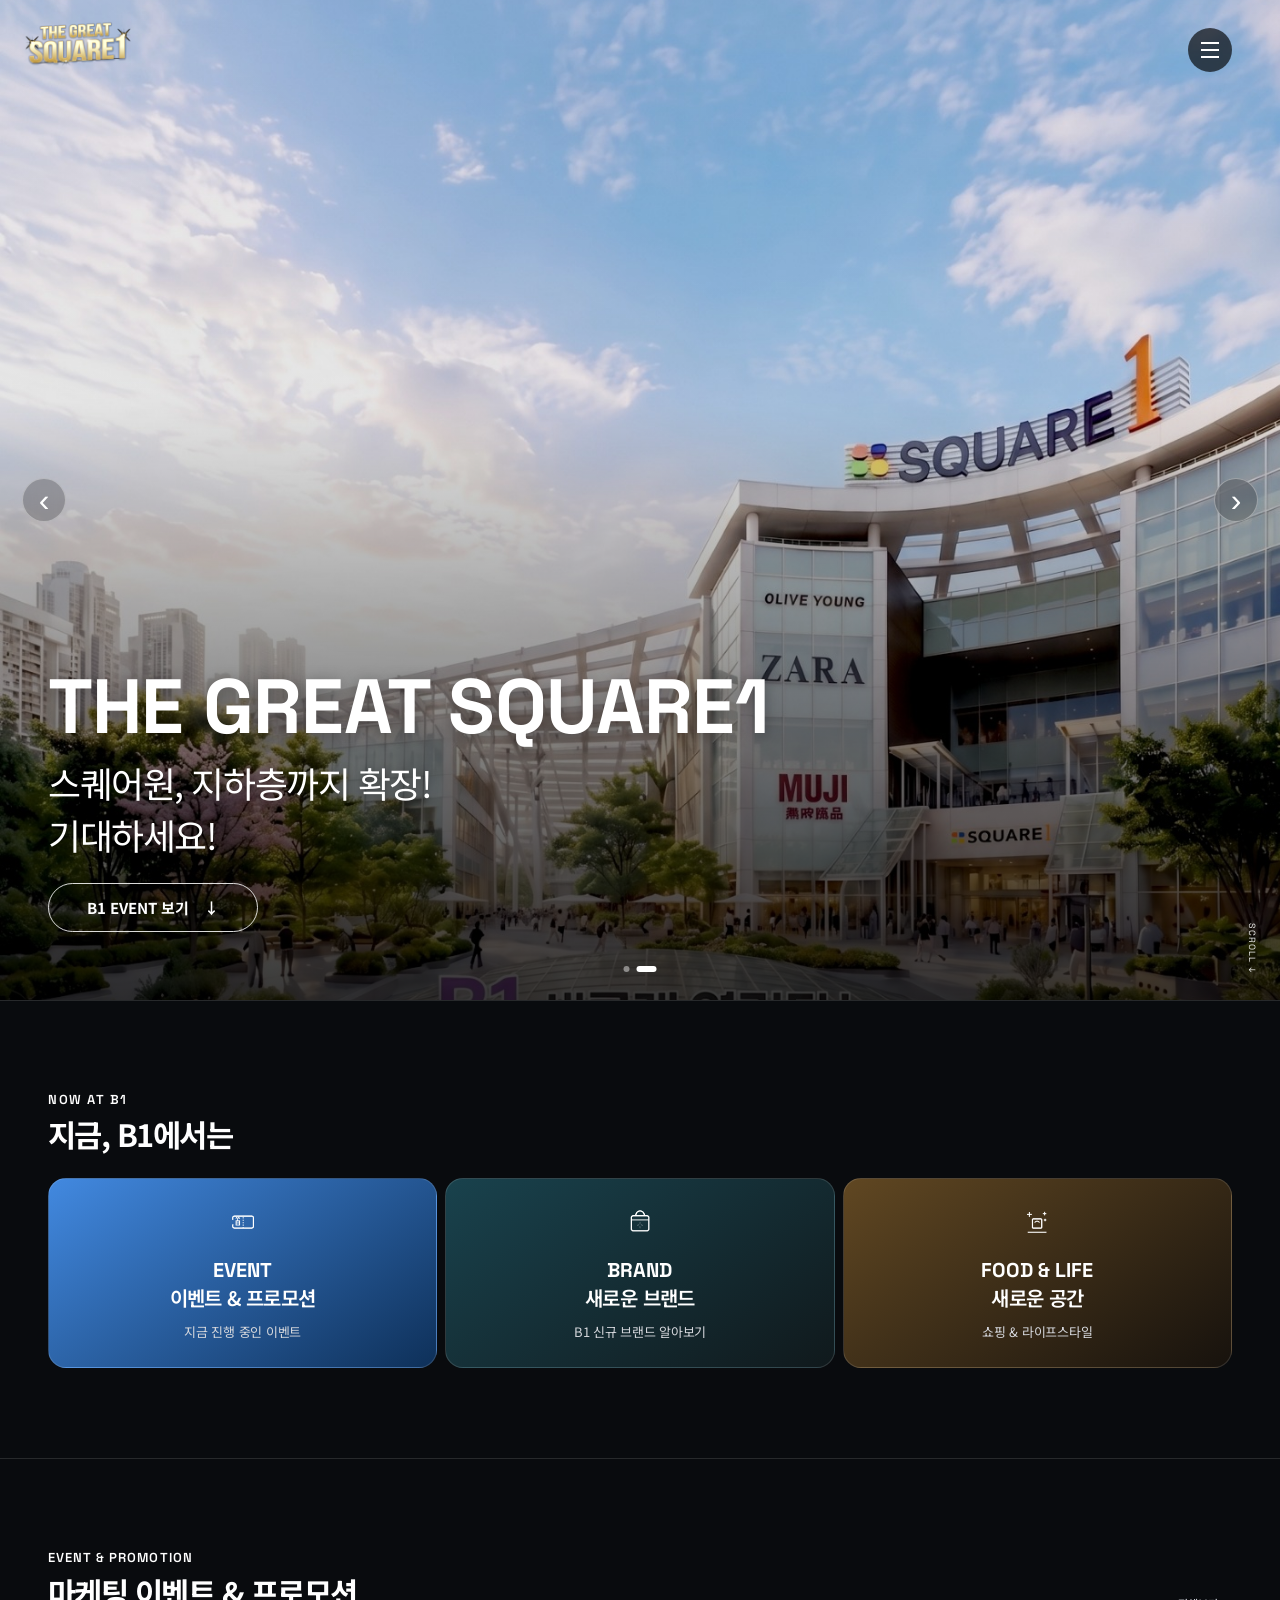
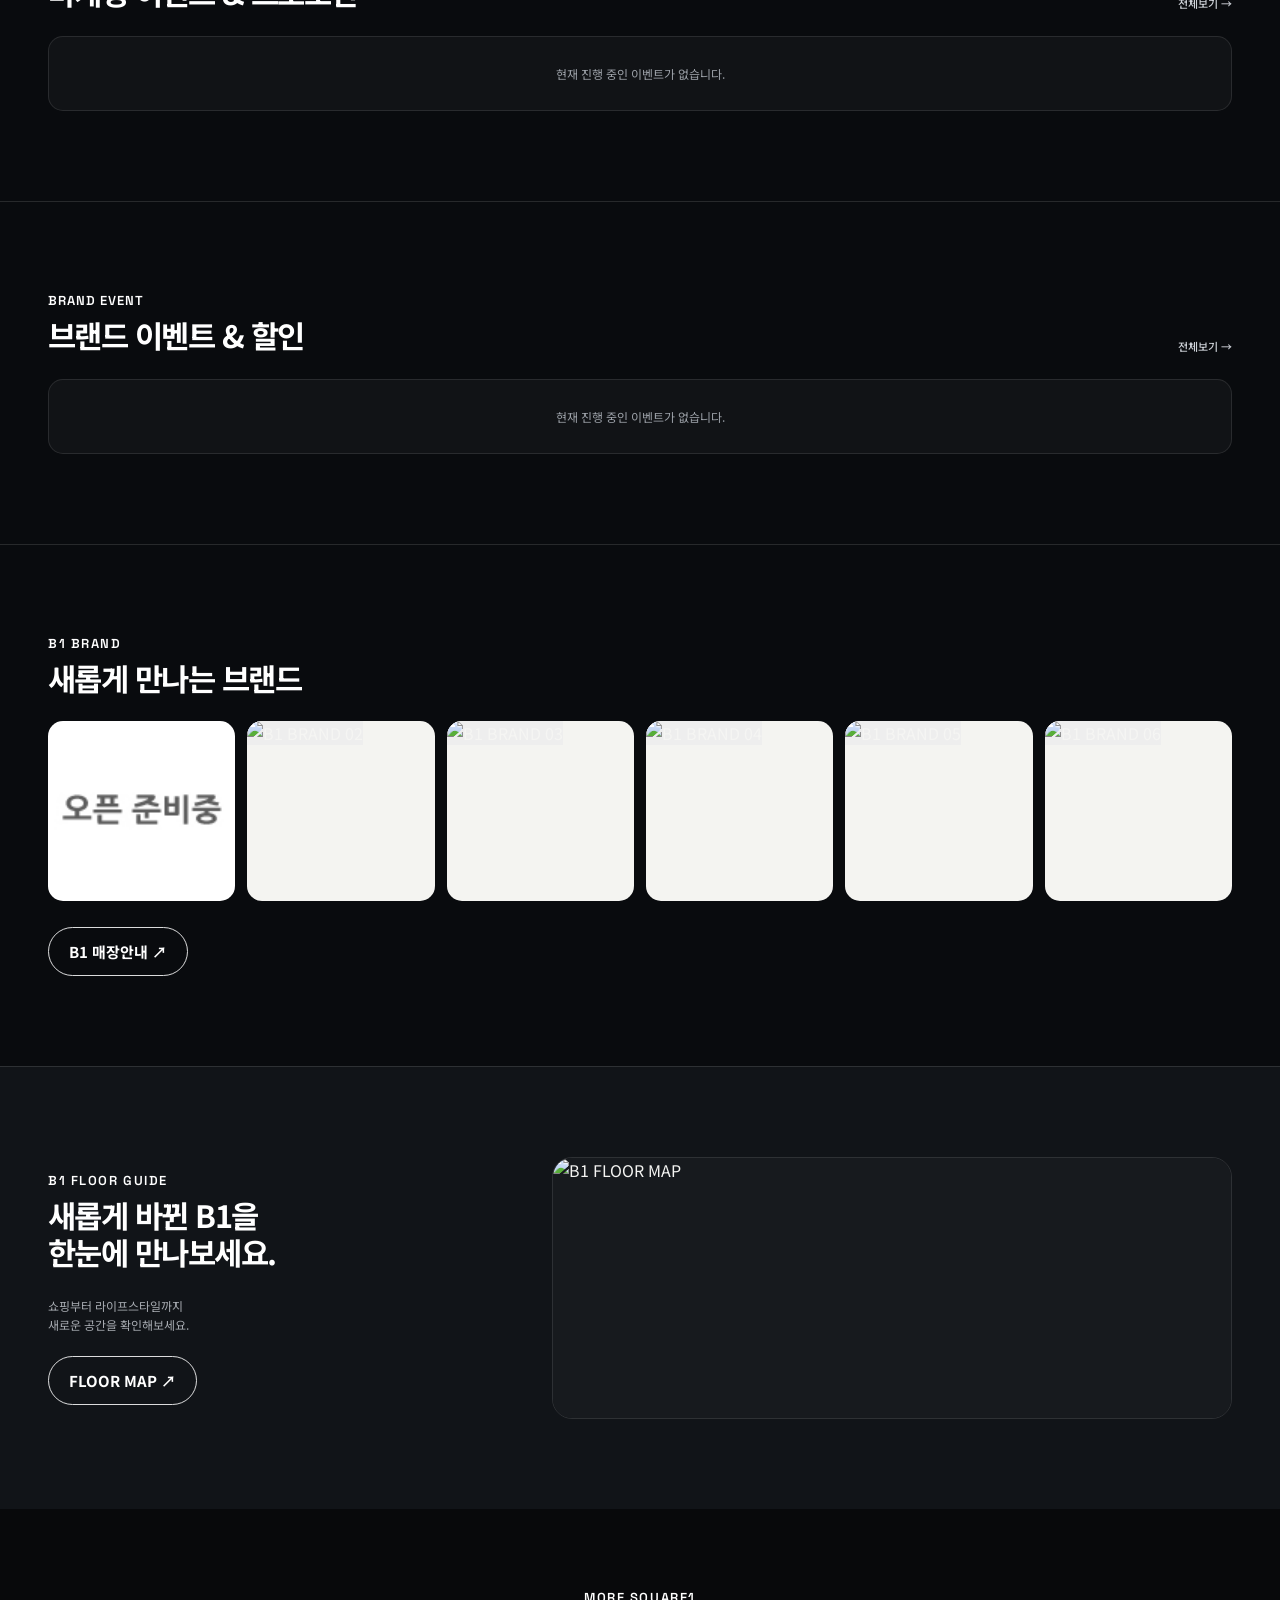
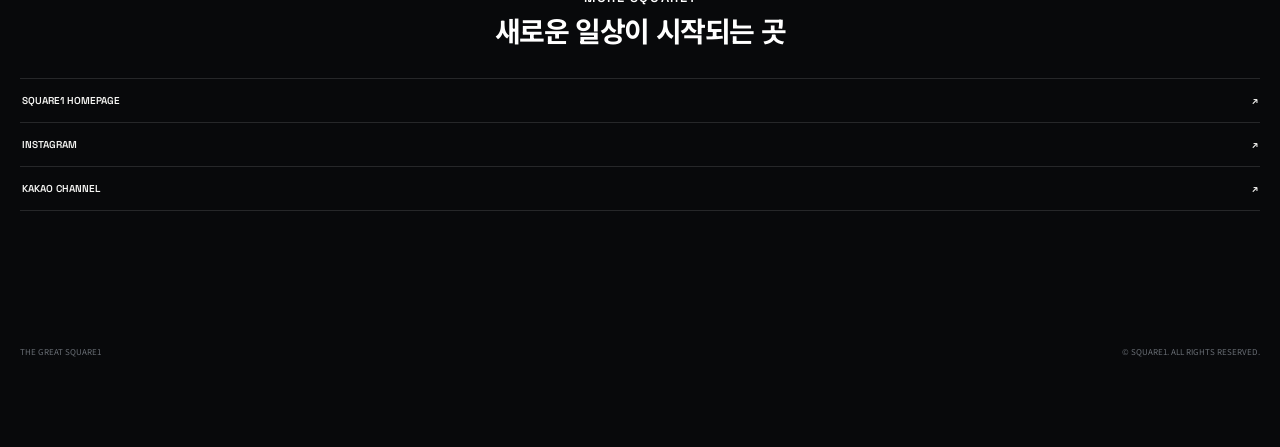
==== index.html @ 2a0ff60d "Add files via upload" ====
<!DOCTYPE html>
<html lang="ko">
<head>
<meta charset="UTF-8">
<meta name="viewport" content="width=device-width, initial-scale=1.0">
<title>THE GREAT SQUARE1 | B1</title>
<link rel="stylesheet" href="style.css">
</head>
<body>
<header class="topbar">
  <a class="mini-logo top-great-logo" href="#top"><img src="images/logo.png" alt="THE GREAT SQUARE1"></a>
  <button class="menu-btn" aria-label="메뉴"><i></i><i></i><i></i></button>
</header>

<main id="top">
<section class="hero" id="hero">
  <div class="hero-slider" id="hero-slider" aria-label="THE GREAT SQUARE1 메인 배너"></div>
  <div class="hero-overlay"></div>
  <div class="hero-content">
    <h1 class="great-title">THE GREAT SQUARE1</h1>
    <p class="main-copy">스퀘어원, 지하층까지 확장!<br>기대하세요!</p>
    <a class="primary-btn" href="#events">B1 EVENT 보기 <span>↓</span></a>
  </div>
  <button class="hero-arrow hero-prev" type="button" aria-label="이전 배너">‹</button>
  <button class="hero-arrow hero-next" type="button" aria-label="다음 배너">›</button>
  <div class="hero-dots" id="hero-dots" aria-label="배너 선택"></div>
  <div class="scroll-indicator">SCROLL ↓</div>
</section>

<section class="section">
  <p class="eyebrow">NOW AT B1</p>
  <h2>지금, B1에서는</h2>
  <div class="category-grid">
    <a class="category-card event-bg" href="#events"><b class="category-icon"><img src="images/icon-event.png" alt=""></b><strong>EVENT</strong><span>이벤트 & 프로모션</span><small>지금 진행 중인 이벤트</small></a>
    <a class="category-card brand-bg" href="#brands"><b class="category-icon"><img src="images/icon-brand.png" alt=""></b><strong>BRAND</strong><span>새로운 브랜드</span><small>B1 신규 브랜드 알아보기</small></a>
    <a class="category-card life-bg" href="#floor"><b class="category-icon"><img src="images/icon-life.png" alt=""></b><strong>FOOD & LIFE</strong><span>새로운 공간</span><small>쇼핑 & 라이프스타일</small></a>
  </div>
</section>

<section class="section event-section" id="events">
  <div class="heading-row event-heading-row"><div><p class="eyebrow event-heading-eyebrow">EVENT & PROMOTION</p><h2 class="event-heading-title">마케팅 이벤트 & 프로모션</h2></div><a class="event-all-link" href="events-marketing.html">전체보기 →</a></div>
  <div class="event-list" id="event-list-marketing"></div>
</section>

<section class="section event-section" id="brand-events">
  <div class="heading-row event-heading-row"><div><p class="eyebrow event-heading-eyebrow">BRAND EVENT</p><h2 class="event-heading-title">브랜드 이벤트 & 할인</h2></div><a class="event-all-link" href="events-brand.html">전체보기 →</a></div>
  <div class="event-list" id="event-list-brand"></div>
</section>

<section class="section" id="brands">
  <div class="heading-row brand-heading-row">
    <div><p class="eyebrow">B1 BRAND</p><h2>새롭게 만나는 브랜드</h2></div>
    <div class="brand-arrows" id="brand-arrows">
      <button type="button" class="brand-arrow brand-prev" aria-label="이전 브랜드">‹</button>
      <button type="button" class="brand-arrow brand-next" aria-label="다음 브랜드">›</button>
    </div>
  </div>
  <div class="brand-viewport" id="brand-viewport">
    <div class="brand-scroller" id="brand-scroller"></div>
  </div>
  <a class="outline-btn brand-floor-btn" href="https://www.square1.co.kr/store/floor.php?Category=B1" target="_blank" rel="noopener noreferrer">B1 매장안내 ↗</a>
</section>

<section class="section floor-section" id="floor">
  <div><p class="eyebrow">B1 FLOOR GUIDE</p><h2>새롭게 바뀐 B1을<br>한눈에 만나보세요.</h2><p class="desc">쇼핑부터 라이프스타일까지<br>새로운 공간을 확인해보세요.</p><a class="outline-btn" href="https://www.square1.co.kr/store/floor.php?Category=B1" target="_blank" rel="noopener noreferrer">
  FLOOR MAP ↗
</a></div>
  <div class="floor-map" id="floor-map"><img src="images/floor-map.jpg" alt="B1 FLOOR MAP"></div>
</section>

<section class="closing">
  <p class="eyebrow">MORE SQUARE1</p><h2>새로운 일상이 시작되는 곳</h2>
  <div class="closing-links" id="quick-links"><a data-quick-link="homepage" href="#" target="_blank" rel="noopener noreferrer">SQUARE1 HOMEPAGE <span>↗</span></a><a data-quick-link="instagram" href="#" target="_blank" rel="noopener noreferrer">INSTAGRAM <span>↗</span></a><a data-quick-link="kakao" href="#" target="_blank" rel="noopener noreferrer">KAKAO CHANNEL <span>↗</span></a></div>
</section>
</main>

<footer>THE GREAT SQUARE1 <span>© SQUARE1. ALL RIGHTS RESERVED.</span></footer>
<nav class="mobile-nav"><a class="active" href="#top"><span>⌂</span>HOME</a><a href="#events"><span>✦</span>EVENT</a><a href="#brands"><span>◫</span>BRAND</a><a href="#floor"><span>⌖</span>FLOOR</a><a href="#top"><span>•••</span>MORE</a></nav>
<script src="events.js"></script>
</body>
</html>
---- style.css ----
@import url('https://fonts.googleapis.com/css2?family=Noto+Sans+KR:wght@400;500;600;700;800&family=Space+Grotesk:wght@400;500;600;700&display=swap');

/* =========================================================
   ⭐ 초보자용 수정 영역 — 여기 숫자/색상만 바꾸면 돼요!
   ========================================================= */
/* ⭐⭐⭐ 초보자용 수정 영역 — 이 부분만 수정하세요 ⭐⭐⭐ */
:root{
  /* ⭐ HERO 메인 이미지 — PC / 모바일을 각각 조절 */
  --pc-height:1000px;
  --pc-x:50%;
  --pc-y:60%;

  --mobile-height:760px;
  --mobile-x:50%;
  --mobile-y:50%;

/* THE GREAT SQUARE1 */
  --great-title-weight:700;
  --great-title-size:clamp(48px,6vw,90px);
  --great-title-line-height:.85;
  --great-title-spacing:-0.01em;
  --great-title-color:#ffffff;
  --great-title-font:"Space Grotesk";
  --great-title-left:0px;
  --great-title-top:0px;

  /* 스퀘어원, 지하층까지 확장! + 기대하세요! */
  --main-copy-weight:400;
  --main-copy-size:clamp(22px,2.8vw,40px);
  --main-copy-spacing:-0.04em;
  --main-copy-color:#ffffff;
  --main-copy-font:"Noto Sans KR";
  --main-copy-left:0px;
  --main-copy-top:0px;

/* ⭐ HERO B1 EVENT 보기 버튼 */
  --hero-btn-size:clamp(12px,1.2vw,15px);
  --hero-btn-font:"Noto Sans KR";
  --hero-btn-spacing:0em;
  --hero-btn-color:#ffffff;
  --hero-btn-arrow-size:clamp(12px,1.2vw,15px);
  --hero-btn-width:clamp(150px,18vw,210px);
  --hero-btn-padding-y:clamp(10px,1.2vw,13px);
  --hero-btn-padding-x:clamp(16px,1.8vw,20px);
  --hero-btn-gap:clamp(8px,1.2vw,15px);
  --hero-btn-left:0px;
  --hero-btn-top:0px;

  /* ⭐ NOW AT B1 / 지금, B1에서는 */
  --now-eyebrow-size:clamp(12px,1.1vw,13px);
  --now-eyebrow-font:"Space Grotesk";
  --now-eyebrow-spacing:0.12em;
  --now-eyebrow-color:#ffffff;

  --now-title-size:clamp(26px,2.4vw,36px);
  --now-title-font:"Noto Sans KR";
  --now-title-spacing:-0.05em;
  --now-title-color:#ffffff;

  /* ⭐ 카테고리 카드 공통 */
  --category-icon-size:clamp(28px,3vw,34px);      /* 픽토그램 크기 */
  --category-icon-top:10px;       /* 아이콘 상하 위치 */

  /* 카드의 영어 제목: EVENT / BRAND / FOOD & LIFE */
  --category-name-size:clamp(15px,1.8vw,20px);
  --category-name-font:"Space Grotesk";
  --category-name-spacing:0em;
  --category-name-color:#ffffff;
  --category-name-top:-5px;

  /* 카드의 한글 제목: 이벤트 & 프로모션 / 새로운 브랜드 / 새로운 공간 */
  --category-sub-size:clamp(15px,1.8vw,20px);
  --category-sub-font:"Noto Sans KR";
  --category-sub-spacing:-0.03em;
  --category-sub-color:#ffffff;
  --category-sub-top:-5px;

  /* 카드의 설명: 지금 진행 중인 이벤트 / B1 신규 브랜드 알아보기 / 쇼핑 & 라이프스타일 */
  --category-desc-size:clamp(11px,1.2vw,13px);
  --category-desc-font:"Noto Sans KR";
  --category-desc-spacing:-0.02em;
  --category-desc-color:#d5d7dc;
  --category-desc-top:0px;

  /* ⭐ 카드 글씨 전체를 위/아래로 이동 */
  --category-content-top:-10px;

  /* 카테고리 카드 배경색 - 여기의 색상 코드만 바꾸면 됩니다 */
  --event-bg-1:#4289e0;
  --event-bg-2:#0e3059;
  --brand-bg-1:#19424d;
  --brand-bg-2:#10191c;
  --life-bg-1:#604722;
  --life-bg-2:#17120d;


  /* =========================================================
     ⭐ B1 FLOOR GUIDE 수정 영역
     ========================================================= */

  /* FLOOR GUIDE 설명 글씨 */
  --floor-desc-size:clamp(11px,1.1vw,12px);
  --floor-desc-line-height:1.6;

  /* FLOOR MAP 버튼 글씨 */
  --floor-btn-size:clamp(12px,1.2vw,15px);

  /* ========================================================= */

  /* =========================================================
     ⭐ EVENT & PROMOTION 섹션 수정 영역
     ========================================================= */

  /* 섹션 전체 */
  --event-section-padding-top:90px;
  --event-section-padding-bottom:90px;

  /* 상단 작은 영문: EVENT & PROMOTION */
  --event-heading-eyebrow-size:clamp(12px,1.1vw,13px);
  --event-heading-eyebrow-font:"Space Grotesk";
  --event-heading-eyebrow-weight:600;
  --event-heading-eyebrow-spacing:0.08em;
  --event-heading-eyebrow-color:#ffffff;
  --event-heading-eyebrow-left:0px;
  --event-heading-eyebrow-top:0px;

  /* 큰 한글 제목: 지금 진행 중인 이벤트 */
  --event-heading-title-size:clamp(24px,2.5vw,32px);
  --event-heading-title-font:"Noto Sans KR";
  --event-heading-title-weight:700;
  --event-heading-title-spacing:-0.05em;
  --event-heading-title-color:#ffffff;
  --event-heading-title-left:0px;
  --event-heading-title-top:0px;

  /* 오른쪽 전체보기 */
  --event-all-size:clamp(10px,1vw,11px);
  --event-all-font:"Noto Sans KR";
  --event-all-weight:500;
  --event-all-spacing:0em;
  --event-all-color:#cfd3d9;
  --event-all-left:0px;
  --event-all-top:0px;

  /* 카드 박스 */
  --event-card-radius:15px;
  --event-card-gap:9px;

  /* ===== ⭐ EVENT 카드 썸네일 이미지 ===== */
  --event-thumb-height:388px;
  --event-thumb-fit:cover;
  --event-thumb-x:50%;
  --event-thumb-y:50%;
  --event-thumb-scale:1;
  --event-thumb-radius:15px;
  --event-card-bg:#f2f2ef;
  --event-card-border-width:0px;
  --event-card-border-color:transparent;

  /* 카드 이미지 영역 */
  --event-image-width:40%;
  --event-image-height:300px;
  --event-image-position-x:50%;
  --event-image-position-y:50%;
  --event-image-scale:1;
  --event-image-bg:#333333;

  /* 카드 텍스트 영역 */
  --event-text-padding-top:18px;
  --event-text-padding-right:18px;
  --event-text-padding-bottom:18px;
  --event-text-padding-left:18px;
  --event-text-left:0px;
  --event-text-top:0px;

  /* 카드 작은 분류: EVENT / OPEN EVENT / SPECIAL EVENT */
  --event-card-label-size:clamp(9px,1vw,11px);
  --event-card-label-font:"Space Grotesk";
  --event-card-label-weight:700;
  --event-card-label-spacing:0em;
  --event-card-label-color:#8066a9;
  --event-card-label-left:0px;
  --event-card-label-top:0px;

  /* 카드 제목 */
  --event-card-title-size:clamp(16px,1.5vw,20px);
  --event-card-title-font:"Noto Sans KR";
  --event-card-title-weight:700;
  --event-card-title-spacing:-0.04em;
  --event-card-title-color:#15171a;
  --event-card-title-left:0px;
  --event-card-title-top:0px;

  /* 카드 날짜 */
  --event-card-date-size:clamp(10px,1.1vw,12px);
  --event-card-date-font:"Noto Sans KR";
  --event-card-date-weight:400;
  --event-card-date-spacing:-0.02em;
  --event-card-date-color:#73777c;
  --event-card-date-left:0px;
  --event-card-date-top:0px;

  /* 카드 오른쪽 화살표 */
  --event-card-arrow-size:14px;
  --event-card-arrow-bg:#111111;
  --event-card-arrow-color:#ffffff;
  --event-card-arrow-left:0px;
  --event-card-arrow-top:0px;
  /* size = 원형 버튼 크기 / bg = 원형 배경 / color = 화살표 색상 / left·top = 위치 미세조정 */

  /* 카드 전체 위치 */
  --event-cards-left:0px;
  --event-cards-top:0px;

  /* ========================================================= */

  /* THE GREAT SQUARE1 로고 */
  --great-logo-width:120px;
  --logo-left:-30px;
  --logo-top:-15px;
}

/* ========================================================= */

*{box-sizing:border-box}
html{scroll-behavior:smooth}
body{margin:0;background:#090b0e;color:#f5f5f3;font-family:"Noto Sans KR",sans-serif}
a{color:inherit;text-decoration:none}

.topbar{position:absolute;z-index:5;top:0;left:0;right:0;padding:20px 22px;display:flex;justify-content:space-between;align-items:flex-start}
.top-great-logo{display:block;width:min(34vw,var(--great-logo-width));transform:translate(var(--logo-left),var(--logo-top))}
.top-great-logo img{display:block;width:100%;height:auto}
.mini-logo{font:700 18px/1 "Space Grotesk";letter-spacing:-.06em}.mini-logo span{display:block;font-size:7px;letter-spacing:.12em;margin-top:4px}
.menu-btn{width:44px;height:44px;border:0;border-radius:50%;background:rgba(0,0,0,.65);display:grid;place-content:center;gap:5px}.menu-btn i{width:18px;height:2px;background:#fff;display:block}

.hero{height:var(--pc-height);position:relative;display:flex;align-items:flex-end;overflow:hidden}
.hero-image{position:absolute;inset:0;background-image:url("images/main-pc.jpg");background-size:cover;background-position:var(--pc-x) var(--pc-y)}
.hero-overlay{position:absolute;inset:0;background:linear-gradient(180deg,rgba(0,0,0,.08) 0%,rgba(0,0,0,.10) 40%,rgba(0,0,0,.78) 100%)}
.hero-content{position:relative;z-index:2;padding:0 24px 68px;width:100%}
.great-title{
  margin:0;
  transform:translate(var(--great-title-left),var(--great-title-top));
  font-family:var(--great-title-font);
    font-size:var(--great-title-size);
    font-weight:var(--great-title-weight);
    line-height:var(--great-title-line-height);
  letter-spacing:var(--great-title-spacing);
  color:var(--great-title-color);
  text-shadow:0 3px 16px rgba(0,0,0,.35);
}
.main-copy{
  margin:18px 0 22px;
  transform:translate(var(--main-copy-left),var(--main-copy-top));
  font-family:var(--main-copy-font);
    font-size:var(--main-copy-size);
    font-weight:var(--main-copy-weight);
    line-height:1.45;
  letter-spacing:var(--main-copy-spacing);
  color:var(--main-copy-color);
  text-shadow:0 2px 10px rgba(0,0,0,.4);
}
.primary-btn,.outline-btn{display:inline-flex;align-items:center;gap:var(--hero-btn-gap);border:1px solid rgba(255,255,255,.85);border-radius:999px;padding:var(--hero-btn-padding-y) var(--hero-btn-padding-x);font-size:var(--hero-btn-size);font-family:var(--hero-btn-font);font-weight:700;letter-spacing:var(--hero-btn-spacing);color:var(--hero-btn-color);transform:translate(var(--hero-btn-left),var(--hero-btn-top))}
.primary-btn{min-width:var(--hero-btn-width);justify-content:center}
.primary-btn span{font-size:var(--hero-btn-arrow-size);line-height:1}
.scroll-indicator{position:absolute;right:22px;bottom:26px;z-index:3;writing-mode:vertical-rl;font:9px "Space Grotesk";letter-spacing:.12em}

.section{padding:64px 20px;border-top:1px solid rgba(255,255,255,.12)}.eyebrow{margin:0 0 8px;font:600 var(--now-eyebrow-size) var(--now-eyebrow-font);letter-spacing:var(--now-eyebrow-spacing);color:var(--now-eyebrow-color)}.section h2,.closing h2{margin:0 0 25px;font-size:var(--now-title-size);font-family:var(--now-title-font);line-height:1.2;letter-spacing:var(--now-title-spacing);color:var(--now-title-color)}
 .category-grid{display:grid;grid-template-columns:repeat(3,1fr);gap:8px}
.category-card{min-height:190px;border:1px solid rgba(255,255,255,.13);border-radius:18px;padding:16px 8px;display:flex;flex-direction:column;justify-content:flex-end;text-align:center;overflow:hidden}
.category-card b.category-icon{
  font-size:0;
  color:inherit;
  margin-bottom:auto;
  transform:translateY(var(--category-icon-top));
  display:flex;
  align-items:flex-start;
  justify-content:center;
}
.category-card b.category-icon img{
  display:block;
  width:var(--category-icon-size);
  height:var(--category-icon-size);
  object-fit:contain;
  filter:none;
}
.category-card strong{
  transform:translateY(calc(var(--category-content-top) + var(--category-name-top)));
  font:700 var(--category-name-size) var(--category-name-font);
  letter-spacing:var(--category-name-spacing);
  color:var(--category-name-color);
}
.category-card span{
  transform:translateY(calc(var(--category-content-top) + var(--category-sub-top)));
  font:600 var(--category-sub-size) var(--category-sub-font);
  letter-spacing:var(--category-sub-spacing);
  color:var(--category-sub-color);
}
.category-card small{
  margin-top:6px;
  transform:translateY(calc(var(--category-content-top) + var(--category-desc-top)));
  color:var(--category-desc-color);
  font:400 var(--category-desc-size)/1.4 var(--category-desc-font);
  letter-spacing:var(--category-desc-spacing)
}
.event-bg{background:linear-gradient(145deg,var(--event-bg-1),var(--event-bg-2))}
.brand-bg{background:linear-gradient(145deg,var(--brand-bg-1),var(--brand-bg-2))}
.life-bg{background:linear-gradient(145deg,var(--life-bg-1),var(--life-bg-2))}

.heading-row{display:flex;justify-content:space-between;align-items:end;margin-bottom:25px}.heading-row h2{margin:0}.heading-row>a{font-size:11px;color:#cfd3d9}
.event-list{display:grid;gap:var(--event-card-gap)}.event-card{display:grid;grid-template-columns:40% 1fr auto;min-height:112px;background:var(--event-card-bg);color:#15171a;border-radius:var(--event-card-radius);overflow:hidden;align-items:center}.event-card img{width:100%;height:100%;min-height:112px;object-fit:var(--event-thumb-fit);object-position:var(--event-thumb-x) var(--event-thumb-y);background:var(--event-image-bg)}.event-card-text{padding:var(--event-text-padding-top) var(--event-text-padding-right) var(--event-text-padding-bottom) var(--event-text-padding-left);transform:translate(var(--event-text-left),var(--event-text-top))}.event-card-text small{color:var(--event-card-label-color);font-family:var(--event-card-label-font);font-size:var(--event-card-label-size);font-weight:var(--event-card-label-weight);letter-spacing:var(--event-card-label-spacing);display:block;transform:translate(var(--event-card-label-left),var(--event-card-label-top))}.event-card-text h3{font-size:var(--event-card-title-size);line-height:1.3;margin:4px 0;color:var(--event-card-title-color);font-family:var(--event-card-title-font);font-weight:var(--event-card-title-weight);letter-spacing:var(--event-card-title-spacing);transform:translate(var(--event-card-title-left),var(--event-card-title-top))}.event-card-text p{margin:0;color:var(--event-card-date-color);font-family:var(--event-card-date-font);font-size:var(--event-card-date-size);font-weight:var(--event-card-date-weight);letter-spacing:var(--event-card-date-spacing);transform:translate(var(--event-card-date-left),var(--event-card-date-top))}.event-card>b{margin-right:10px;width:var(--event-card-arrow-size);height:var(--event-card-arrow-size);border-radius:50%;background:var(--event-card-arrow-bg);color:var(--event-card-arrow-color);display:grid;place-items:center;font-size:calc(var(--event-card-arrow-size) * .48);line-height:1}
.brand-scroller{display:flex;gap:9px;overflow-x:auto;scrollbar-width:none;margin-right:-20px;padding-right:20px}.brand-scroller::-webkit-scrollbar{display:none}.brand-card{min-width:140px;height:125px;border-radius:15px;background:#f4f4f1;overflow:hidden}.brand-card img{width:100%;height:100%;object-fit:cover;background:#eee}
.floor-section{background:#111418}.floor-section .desc{color:#a7abb1;font-size:var(--floor-desc-size);line-height:var(--floor-desc-line-height);margin:0 0 22px}.floor-section .outline-btn{font-size:var(--floor-btn-size)}.floor-map{margin-top:28px;border-radius:20px;overflow:hidden;border:1px solid rgba(255,255,255,.12);min-height:260px}.floor-map img{display:block;width:100%;height:100%;min-height:260px;object-fit:cover;background:#171a1e}
.closing{padding:80px 20px 110px;text-align:center;background:#08090b}.closing h2{font-size:28px;margin-bottom:30px}.closing-links{display:grid;text-align:left}.closing-links a{display:flex;justify-content:space-between;padding:15px 2px;border-top:1px solid rgba(255,255,255,.12);font:600 10px "Space Grotesk"}.closing-links a:last-child{border-bottom:1px solid rgba(255,255,255,.12)}
footer{padding:25px 20px 90px;color:#686d74;background:#08090b;font-size:8px;display:flex;justify-content:space-between}.mobile-nav{position:fixed;z-index:20;bottom:0;left:0;right:0;height:64px;background:rgba(8,9,11,.95);backdrop-filter:blur(18px);border-top:1px solid rgba(255,255,255,.12);display:grid;grid-template-columns:repeat(5,1fr)}.mobile-nav a{display:flex;flex-direction:column;align-items:center;justify-content:center;gap:3px;color:#8d9299;font:600 7px "Space Grotesk"}.mobile-nav a span{font-size:16px}.mobile-nav a.active{color:#fff}

@media(min-width:768px){
  .hero{height:var(--pc-height)}.hero-image{background-position:var(--pc-x) var(--pc-y);background-size:cover}.hero-content{padding-left:48px}.topbar{padding:28px 48px}.top-great-logo{width:min(26vw,var(--great-logo-width))}.section{padding:90px 48px}.section h2{font-size:var(--now-title-size)}.event-list{grid-template-columns:repeat(3,1fr)}.event-card{display:block}.event-card img{width:100%;height:var(--event-image-height);min-height:0}.event-card>b{display:grid}.brand-card{min-width:220px;height:180px}.floor-section{display:grid;grid-template-columns:.8fr 1.2fr;gap:50px;align-items:center}.floor-map{margin-top:0}.mobile-nav{display:none}
}


@media (max-width:899px){.hero{height:var(--hero-mobile-height)}.hero-image{background-image:url("images/main-mobile.jpg");background-position:var(--hero-mobile-position-x) var(--hero-mobile-position-y)}}


@media (max-width:899px){
  .hero{
    height:var(--mobile-height);
  }
  .hero-picture img{
    object-position:var(--mobile-x) var(--mobile-y);
  }
}


/* ⭐ 모바일 메인 이미지 — PC와 독립적으로 적용 */
@media (max-width:899px){
  .hero{height:var(--mobile-height);}
  .hero-image{
    background-image:url("images/main-mobile.jpg");
    background-position:var(--mobile-x) var(--mobile-y);
    background-size:cover;
  }
}


/* ===== 카테고리 카드 배경색 적용 ===== */
.event-bg{
  background:linear-gradient(145deg,var(--event-bg-1),var(--event-bg-2)) !important;
}
.brand-bg{
  background:linear-gradient(145deg,var(--brand-bg-1),var(--brand-bg-2)) !important;
}
.life-bg{
  background:linear-gradient(145deg,var(--life-bg-1),var(--life-bg-2)) !important;
}


/* =========================================================
   ⭐ EVENT & PROMOTION 섹션 — 상단 설정값 연결
   ========================================================= */
.event-section{
  padding-top:var(--event-section-padding-top);
  padding-bottom:var(--event-section-padding-bottom);
}
.event-empty{
  margin:0;
  padding:28px 16px;
  border:1px solid rgba(255,255,255,.10);
  border-radius:15px;
  color:#9da2a9;
  background:rgba(255,255,255,.035);
  text-align:center;
  font-size:12px;
}

.event-heading-row{
  transform:translate(var(--event-cards-left),0);
}

.event-heading-eyebrow{
  font-family:var(--event-heading-eyebrow-font);
  font-size:var(--event-heading-eyebrow-size);
  font-weight:var(--event-heading-eyebrow-weight);
  letter-spacing:var(--event-heading-eyebrow-spacing);
  color:var(--event-heading-eyebrow-color);
  transform:translate(var(--event-heading-eyebrow-left),var(--event-heading-eyebrow-top));
}

.event-heading-title{
  margin:0 0 25px;
  font-family:var(--event-heading-title-font);
  font-size:var(--event-heading-title-size);
  font-weight:var(--event-heading-title-weight);
  line-height:1.2;
  letter-spacing:var(--event-heading-title-spacing);
  color:var(--event-heading-title-color);
  transform:translate(var(--event-heading-title-left),var(--event-heading-title-top));
}

.event-all-link{
  font-family:var(--event-all-font);
  font-size:var(--event-all-size);
  font-weight:var(--event-all-weight);
  letter-spacing:var(--event-all-spacing);
  color:var(--event-all-color);
  transform:translate(var(--event-all-left),var(--event-all-top));
}

.event-cards{
  gap:var(--event-card-gap);
  transform:translate(var(--event-cards-left),var(--event-cards-top));
}

.event-card{
  position:relative;
  border-radius:var(--event-card-radius);
  background:var(--event-card-bg);
  border:var(--event-card-border-width) solid var(--event-card-border-color);
}

.event-card img{
  width:var(--event-image-width);
  height:var(--event-image-height);
  object-position:var(--event-image-position-x) var(--event-image-position-y);
  transform:scale(var(--event-image-scale));
  transform-origin:center;
  background:var(--event-image-bg);
}

.event-card-text{
  padding:var(--event-text-padding-top) var(--event-text-padding-right) var(--event-text-padding-bottom) var(--event-text-padding-left);
  transform:translate(var(--event-text-left),var(--event-text-top));
}

.event-card-text small{
  color:var(--event-card-label-color);
  font-family:var(--event-card-label-font);
  font-size:var(--event-card-label-size);
  font-weight:var(--event-card-label-weight);
  letter-spacing:var(--event-card-label-spacing);
  transform:translate(var(--event-card-label-left),var(--event-card-label-top));
  display:block;
}

.event-card-text h3{
  color:var(--event-card-title-color);
  font-family:var(--event-card-title-font);
  font-size:var(--event-card-title-size);
  font-weight:var(--event-card-title-weight);
  line-height:1.3;
  letter-spacing:var(--event-card-title-spacing);
  transform:translate(var(--event-card-title-left),var(--event-card-title-top));
}

.event-card-text p{
  color:var(--event-card-date-color);
  font-family:var(--event-card-date-font);
  font-size:var(--event-card-date-size);
  font-weight:var(--event-card-date-weight);
  letter-spacing:var(--event-card-date-spacing);
  transform:translate(var(--event-card-date-left),var(--event-card-date-top));
}

.event-card>b{
  position:absolute;
  z-index:3;
  width:var(--event-card-arrow-size);
  height:var(--event-card-arrow-size);
  margin:0;
  border-radius:50%;
  display:grid;
  place-items:center;
  font-size:calc(var(--event-card-arrow-size) * .48);
  line-height:1;
  background:var(--event-card-arrow-bg);
  color:var(--event-card-arrow-color);
  transform:translate(var(--event-card-arrow-left),var(--event-card-arrow-top));
  right:14px;
  bottom:14px;
}

/* PC에서는 이미지/텍스트가 위아래 카드 구조가 되므로 이미지 폭은 100% */
@media(min-width:768px){
  .event-card{
    display:block;
    overflow:hidden;
  }
  .event-card img{
    width:100%;
    height:var(--event-thumb-height);
  }
  .event-card-text{
    min-height:118px;
  }
  .event-card>b{
    display:grid;
  }
}

/* 모바일에서는 이미지 + 텍스트 가로 카드 */
@media(max-width:767px){
  .event-card{
    display:grid;
    grid-template-columns:40% 1fr auto;
    align-items:center;
  }
  .event-card img{
    width:100%;
    height:112px;
    min-height:112px;
  }
  .event-card-text{
    padding:var(--event-text-padding-top) var(--event-text-padding-right) var(--event-text-padding-bottom) var(--event-text-padding-left);
  }
}


/* =====================================================
   ⭐ EVENT 카드 썸네일 이미지 수정 영역
   카드 이미지와 상세페이지 이미지는 서로 다른 파일을 사용합니다.
   카드: images/event01-thumb.jpg
   상세: images/event01.jpg
   ===================================================== */
.event-card{overflow:hidden;}
.event-card > img{
  width:100%;
  height:var(--event-thumb-height);
  min-height:0;
  object-fit:var(--event-thumb-fit);
  object-position:var(--event-thumb-x) var(--event-thumb-y);
  transform:scale(var(--event-thumb-scale));
  display:block;
}
@media(max-width:767px){
  .event-card > img{
    height:var(--event-thumb-height);
    min-height:0;
  }
}
@media(min-width:768px){
  .event-card > img{height:var(--event-thumb-height);}
}

/* =========================================================
   V34 — AUTO RESPONSIVE / MOBILE EVENT CARD
   ========================================================= */

/* =========================================================
   V34 — AUTO RESPONSIVE / MOBILE EVENT CARD
   =========================================================
   ⭐ 글씨/버튼/간격은 clamp()로 화면 크기에 따라 자동 조절합니다.
   ⭐ PC와 모바일 메인 이미지는 기존처럼 별도 파일을 사용합니다.
   ⭐ 모바일 이벤트 카드는 사진 위 / 텍스트 아래 구조입니다.
*/

@media (max-width:767px){
  /* 화면 크기에 따라 섹션 제목과 카드 글씨가 자연스럽게 줄어듭니다. */
  .section{padding-left:clamp(18px,5vw,24px);padding-right:clamp(18px,5vw,24px)}
  .hero-content{padding-left:clamp(22px,5vw,32px);padding-right:clamp(22px,5vw,32px);padding-bottom:clamp(54px,10vw,78px)}
  .great-title{font-size:var(--great-title-size);line-height:clamp(.88,1vw,.95)}
  .main-copy{font-size:var(--main-copy-size);margin-top:clamp(14px,3vw,18px);margin-bottom:clamp(18px,4vw,24px);line-height:1.35}
  .primary-btn{min-width:var(--hero-btn-width)}

  /* NOW AT B1 카테고리 */
  .category-grid{gap:clamp(6px,2vw,10px)}
  .category-card{min-height:clamp(180px,50vw,220px);padding:clamp(12px,3vw,16px) clamp(6px,2vw,10px)}
  .category-card strong,.category-card span,.category-card small{word-break:keep-all;overflow-wrap:normal}
  .category-card strong{font-size:var(--category-name-size)}
  .category-card span{font-size:var(--category-sub-size);line-height:1.25}
  .category-card small{font-size:var(--category-desc-size);line-height:1.4}

  /* ⭐ 이벤트 카드: 모바일에서도 사진 위 / 텍스트 아래 */
  .event-list{gap:clamp(12px,3vw,18px)}
  .event-card{
    display:block !important;
    min-height:0;
    width:100%;
    overflow:hidden;
  }
  .event-card > img{
    display:block;
    width:100%;
    height:auto !important;
    min-height:0 !important;
    aspect-ratio:auto;
    object-fit:contain !important;
    object-position:center;
    transform:none;
    background:#eee;
  }
  .event-card-text{
    padding:clamp(18px,5vw,28px) clamp(18px,5vw,28px) clamp(42px,9vw,56px);
    transform:none;
  }
  .event-card-text small{font-size:var(--event-card-label-size);line-height:1.2}
  .event-card-text h3{font-size:var(--event-card-title-size);line-height:1.35;margin:6px 0 8px;word-break:keep-all}
  .event-card-text p{font-size:var(--event-card-date-size);line-height:1.4}
  .event-card>b{right:14px;bottom:14px}

  /* 하단 고정 메뉴가 마지막 콘텐츠를 가리지 않도록 여유 공간 확보 */
  main{padding-bottom:80px}
}

@media (min-width:768px){
  .event-card > img{width:100%;height:var(--event-thumb-height);object-fit:var(--event-thumb-fit)}
}


/* =========================================================
   V35 — HERO IMAGE + VIDEO CAROUSEL
   ========================================================= */
.hero-slider{
  position:absolute;
  inset:0;
  z-index:0;
  overflow:hidden;
  cursor:grab;
  touch-action:pan-y;
}
.hero-slider.is-dragging{cursor:grabbing}
.hero-slide{
  position:absolute;
  inset:0;
  opacity:0;
  visibility:hidden;
  transition:opacity .55s ease;
}
.hero-slide.is-active{
  opacity:1;
  visibility:visible;
}
.hero-slide picture,
.hero-slide .hero-media{
  position:absolute;
  inset:0;
  width:100%;
  height:100%;
  display:block;
}
.hero-slide .hero-media{
  object-fit:cover;
  object-position:center;
}
.hero-video-fallback{z-index:0}
.hero-video{z-index:1}
.hero-slide picture{z-index:1}
.hero-overlay{z-index:2;pointer-events:none}
.hero-content{z-index:4}
.hero-arrow{
  position:absolute;
  z-index:5;
  top:50%;
  width:44px;
  height:44px;
  border:1px solid rgba(255,255,255,.35);
  border-radius:50%;
  background:rgba(0,0,0,.22);
  color:#fff;
  font-size:32px;
  line-height:1;
  display:grid;
  place-items:center;
  cursor:pointer;
  transform:translateY(-50%);
  backdrop-filter:blur(8px);
}
.hero-prev{left:22px}
.hero-next{right:22px}
.hero-dots{
  position:absolute;
  z-index:5;
  left:50%;
  bottom:28px;
  transform:translateX(-50%);
  display:flex;
  gap:7px;
}
.hero-dot{
  width:6px;
  height:6px;
  padding:0;
  border:0;
  border-radius:50%;
  background:rgba(255,255,255,.45);
  cursor:pointer;
}
.hero-dot.is-active{background:#fff;width:20px;border-radius:999px}
@media(max-width:767px){
  .hero-arrow{width:34px;height:34px;font-size:25px}
  .hero-prev{left:10px}
  .hero-next{right:10px}
  .hero-dots{bottom:18px}
}

/* =========================================================
   V35 — BRAND ONE-BY-ONE CAROUSEL
   ========================================================= */
.brand-heading-row{align-items:center}
.brand-arrows{display:none;gap:6px}
.brand-arrow{
  width:34px;
  height:34px;
  border:1px solid rgba(255,255,255,.2);
  border-radius:50%;
  background:transparent;
  color:#fff;
  font-size:23px;
  line-height:1;
  display:grid;
  place-items:center;
  cursor:pointer;
}
.brand-viewport{overflow:hidden}
.brand-scroller{
  display:flex;
  gap:12px;
  overflow-x:auto;
  scrollbar-width:none;
  margin:0;
  padding:0 0 4px;
  scroll-behavior:smooth;
}
.brand-scroller::-webkit-scrollbar{display:none}
.brand-card{
  flex:0 0 calc((100% - 60px)/6);
  min-width:0;
  height:180px;
  border-radius:15px;
}
.brand-card img{object-fit:cover}
.brand-floor-btn{
  margin-top:22px;
  text-decoration:none;
}
@media(max-width:767px){
  .brand-scroller{
    gap:10px;
    overflow-x:auto;
    scroll-snap-type:x proximity;
    -webkit-overflow-scrolling:touch;
  }
  .brand-card{
    flex-basis:72vw;
    height:180px;
    scroll-snap-align:start;
  }
}

/* =========================================================
   V35 — TIMES NOW STYLE EVENT CAROUSEL
   ========================================================= */
.event-list{display:block !important}
.event-carousel-viewport{
  width:100%;
  overflow-x:auto;
  overflow-y:hidden;
  scrollbar-width:none;
  cursor:grab;
  -webkit-overflow-scrolling:touch;
}
.event-carousel-viewport::-webkit-scrollbar{display:none}
.event-carousel-viewport.is-dragging{cursor:grabbing}
.event-carousel-track{
  display:flex;
  gap:var(--event-card-gap);
  width:max-content;
}
.event-carousel-track .event-card{
  flex:0 0 clamp(280px,30vw,420px);
  width:clamp(280px,30vw,420px);
  min-height:0;
}
.event-carousel-track .event-card > img{
  width:100%;
  height:var(--event-thumb-height);
  object-fit:var(--event-thumb-fit);
}
@media(max-width:767px){
  .event-carousel-viewport{
    overflow-x:auto;
    cursor:grab;
    scroll-snap-type:x proximity;
  }
  .event-carousel-track{gap:12px}
  .event-carousel-track .event-card{
    flex:0 0 82vw;
    width:82vw;
    scroll-snap-align:start;
  }
  .event-carousel-track .event-card > img{
    height:auto !important;
    min-height:0 !important;
    aspect-ratio:auto;
    object-fit:contain !important;
  }
}

/* =========================================================
   V35 — EVENT DETAIL VIDEO
   ========================================================= */
.detail-video{
  display:block;
  width:100%;
  max-width:1200px;
  height:auto;
  margin:0 auto 36px;
  border-radius:18px;
  background:#08090b;
}
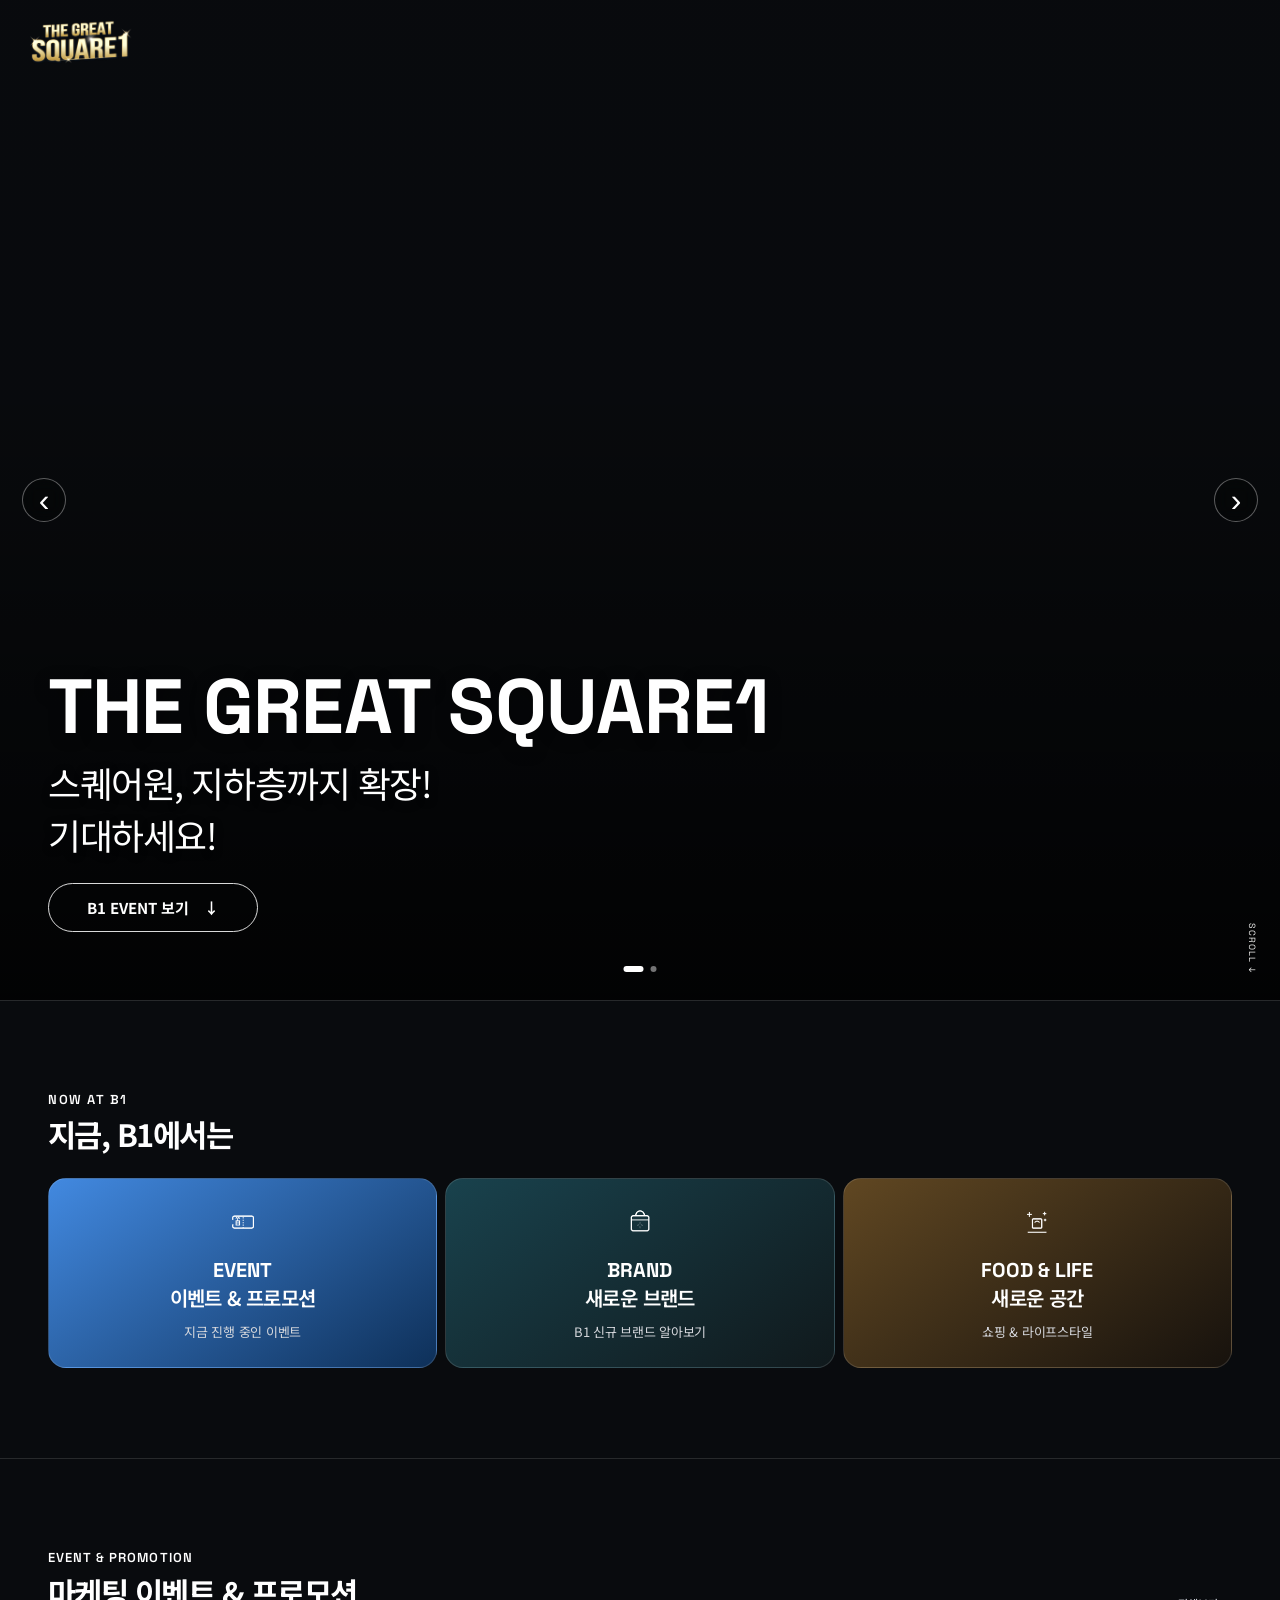
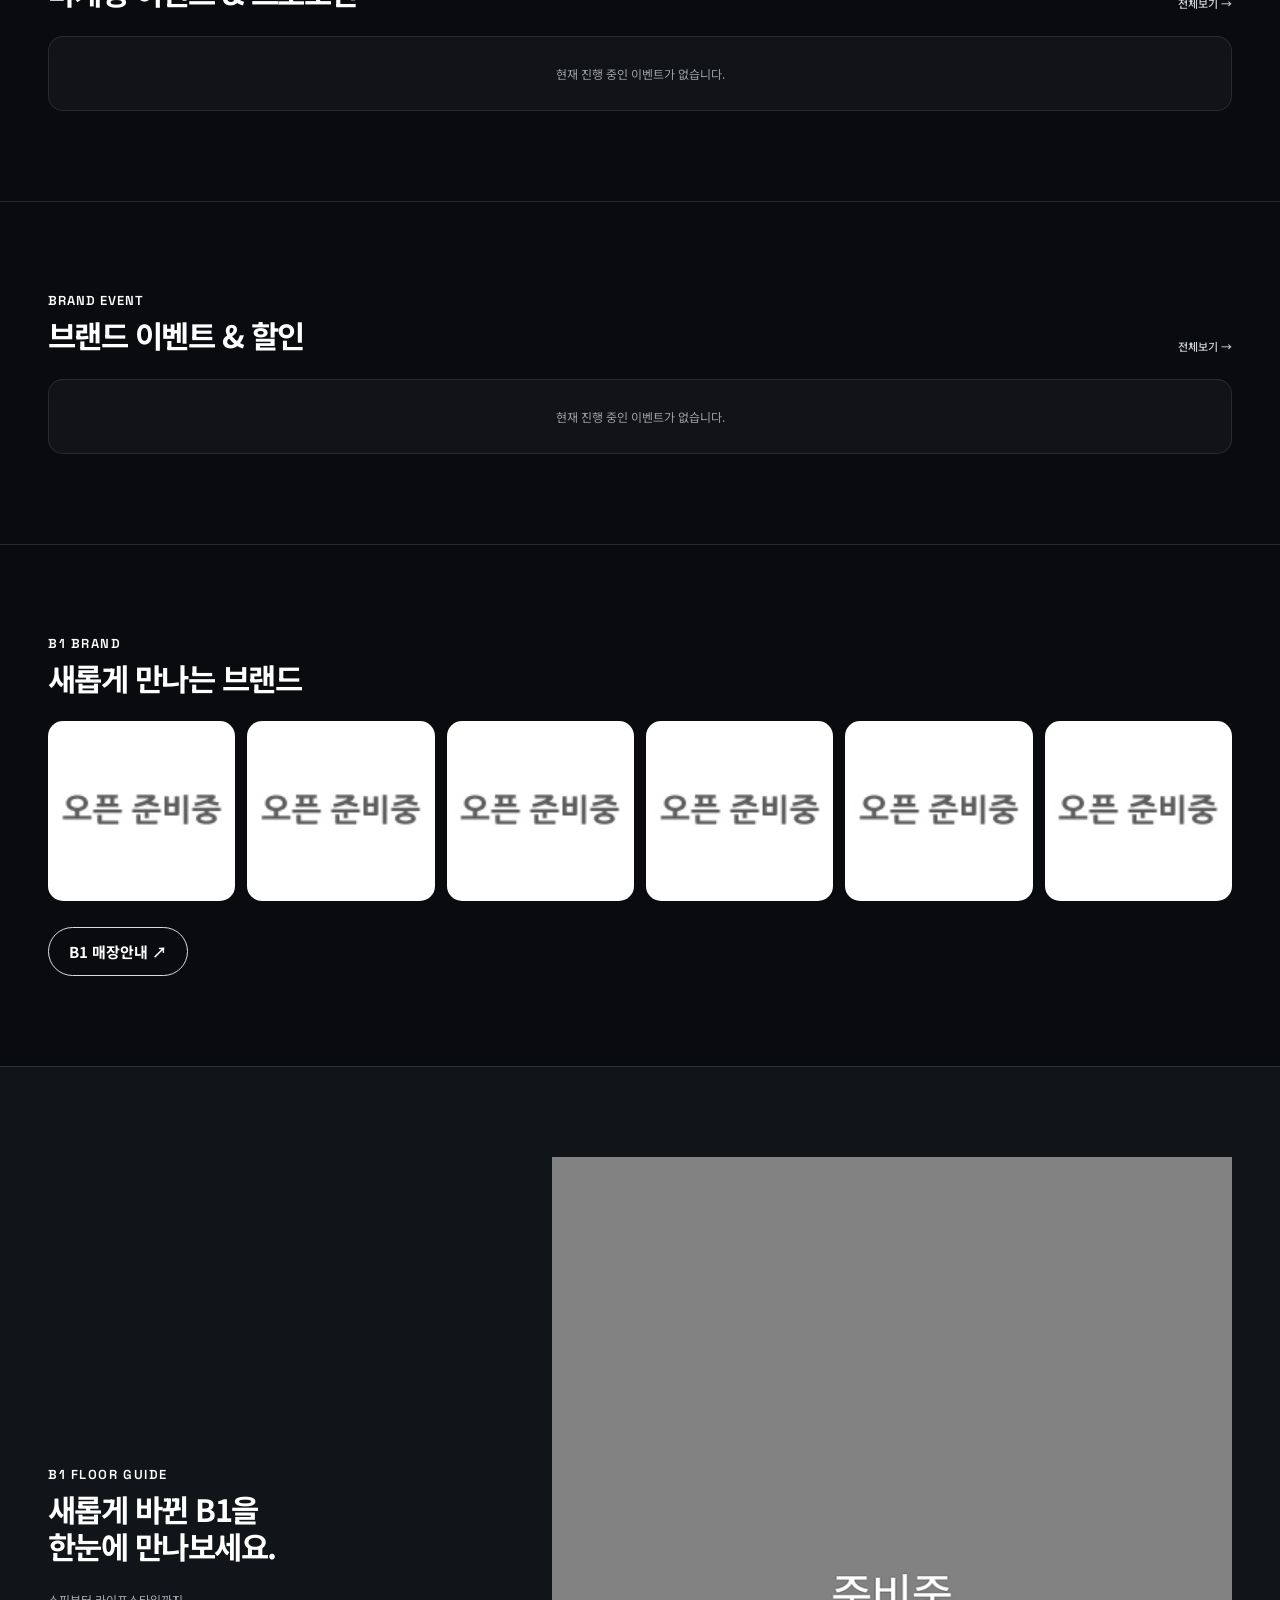
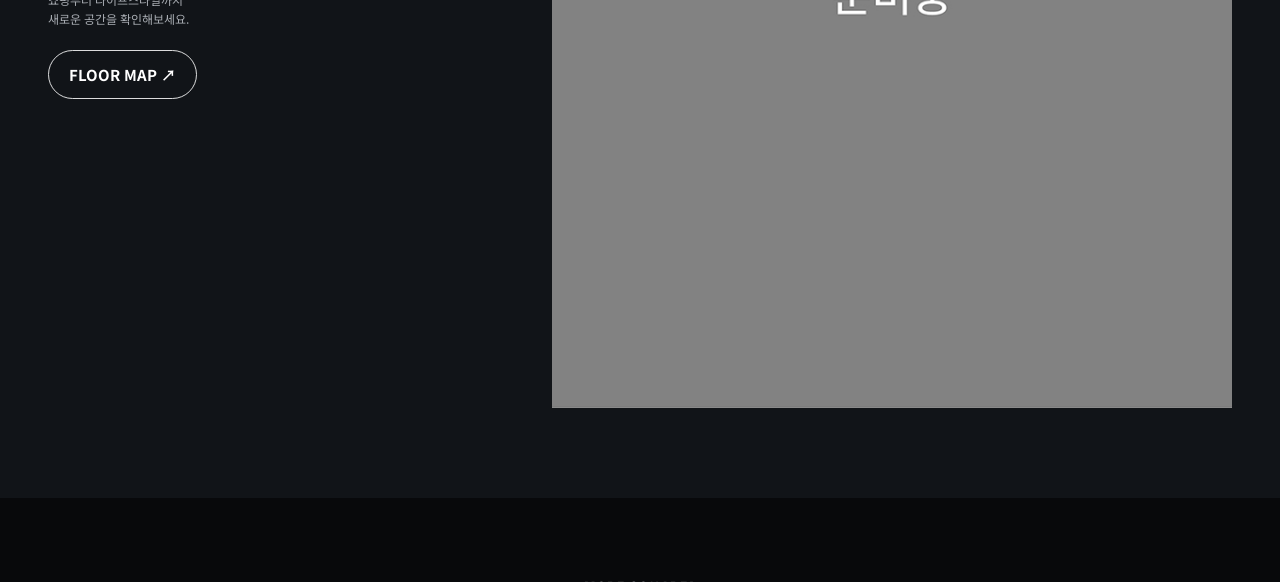
==== commit 77207b90: "Add files via upload" ====
--- a/index.html
+++ b/index.html
@@ -9,7 +9,6 @@
 <body>
 <header class="topbar">
   <a class="mini-logo top-great-logo" href="#top"><img src="images/logo.png" alt="THE GREAT SQUARE1"></a>
-  <button class="menu-btn" aria-label="메뉴"><i></i><i></i><i></i></button>
 </header>
 
 <main id="top">
@@ -65,7 +64,18 @@
   <div><p class="eyebrow">B1 FLOOR GUIDE</p><h2>새롭게 바뀐 B1을<br>한눈에 만나보세요.</h2><p class="desc">쇼핑부터 라이프스타일까지<br>새로운 공간을 확인해보세요.</p><a class="outline-btn" href="https://www.square1.co.kr/store/floor.php?Category=B1" target="_blank" rel="noopener noreferrer">
   FLOOR MAP ↗
 </a></div>
-  <div class="floor-map" id="floor-map"><img src="images/floor-map.jpg" alt="B1 FLOOR MAP"></div>
+<div class="floor-map" id="floor-map">
+  <picture>
+    <source
+      media="(max-width: 720px)"
+      srcset="images/floor-map-mobile.jpg"
+    >
+    <img
+      src="images/floor-map-pc.jpg"
+      alt="B1 FLOOR MAP"
+    >
+  </picture>
+</div>
 </section>
 
 <section class="closing">
--- a/style.css
+++ b/style.css
@@ -231,7 +231,7 @@
 .top-great-logo{display:block;width:min(34vw,var(--great-logo-width));transform:translate(var(--logo-left),var(--logo-top))}
 .top-great-logo img{display:block;width:100%;height:auto}
 .mini-logo{font:700 18px/1 "Space Grotesk";letter-spacing:-.06em}.mini-logo span{display:block;font-size:7px;letter-spacing:.12em;margin-top:4px}
-.menu-btn{width:44px;height:44px;border:0;border-radius:50%;background:rgba(0,0,0,.65);display:grid;place-content:center;gap:5px}.menu-btn i{width:18px;height:2px;background:#fff;display:block}
+
 
 .hero{height:var(--pc-height);position:relative;display:flex;align-items:flex-end;overflow:hidden}
 .hero-image{position:absolute;inset:0;background-image:url("images/main-pc.jpg");background-size:cover;background-position:var(--pc-x) var(--pc-y)}
@@ -309,7 +309,38 @@
 .heading-row{display:flex;justify-content:space-between;align-items:end;margin-bottom:25px}.heading-row h2{margin:0}.heading-row>a{font-size:11px;color:#cfd3d9}
 .event-list{display:grid;gap:var(--event-card-gap)}.event-card{display:grid;grid-template-columns:40% 1fr auto;min-height:112px;background:var(--event-card-bg);color:#15171a;border-radius:var(--event-card-radius);overflow:hidden;align-items:center}.event-card img{width:100%;height:100%;min-height:112px;object-fit:var(--event-thumb-fit);object-position:var(--event-thumb-x) var(--event-thumb-y);background:var(--event-image-bg)}.event-card-text{padding:var(--event-text-padding-top) var(--event-text-padding-right) var(--event-text-padding-bottom) var(--event-text-padding-left);transform:translate(var(--event-text-left),var(--event-text-top))}.event-card-text small{color:var(--event-card-label-color);font-family:var(--event-card-label-font);font-size:var(--event-card-label-size);font-weight:var(--event-card-label-weight);letter-spacing:var(--event-card-label-spacing);display:block;transform:translate(var(--event-card-label-left),var(--event-card-label-top))}.event-card-text h3{font-size:var(--event-card-title-size);line-height:1.3;margin:4px 0;color:var(--event-card-title-color);font-family:var(--event-card-title-font);font-weight:var(--event-card-title-weight);letter-spacing:var(--event-card-title-spacing);transform:translate(var(--event-card-title-left),var(--event-card-title-top))}.event-card-text p{margin:0;color:var(--event-card-date-color);font-family:var(--event-card-date-font);font-size:var(--event-card-date-size);font-weight:var(--event-card-date-weight);letter-spacing:var(--event-card-date-spacing);transform:translate(var(--event-card-date-left),var(--event-card-date-top))}.event-card>b{margin-right:10px;width:var(--event-card-arrow-size);height:var(--event-card-arrow-size);border-radius:50%;background:var(--event-card-arrow-bg);color:var(--event-card-arrow-color);display:grid;place-items:center;font-size:calc(var(--event-card-arrow-size) * .48);line-height:1}
 .brand-scroller{display:flex;gap:9px;overflow-x:auto;scrollbar-width:none;margin-right:-20px;padding-right:20px}.brand-scroller::-webkit-scrollbar{display:none}.brand-card{min-width:140px;height:125px;border-radius:15px;background:#f4f4f1;overflow:hidden}.brand-card img{width:100%;height:100%;object-fit:cover;background:#eee}
-.floor-section{background:#111418}.floor-section .desc{color:#a7abb1;font-size:var(--floor-desc-size);line-height:var(--floor-desc-line-height);margin:0 0 22px}.floor-section .outline-btn{font-size:var(--floor-btn-size)}.floor-map{margin-top:28px;border-radius:20px;overflow:hidden;border:1px solid rgba(255,255,255,.12);min-height:260px}.floor-map img{display:block;width:100%;height:100%;min-height:260px;object-fit:cover;background:#171a1e}
+.floor-section{background:#111418}.floor-section .desc{color:#a7abb1;font-size:var(--floor-desc-size);line-height:var(--floor-desc-line-height);margin:0 0 22px}.floor-section .outline-btn{font-size:var(--floor-btn-size)}.
+/* ⭐ B1 FLOOR MAP - PC / MOBILE */
+.floor-map{
+  margin-top:28px;
+  width:100%;
+  max-width:900px;
+  margin-left:auto;
+  margin-right:auto;
+  border-radius:20px;
+  overflow:hidden;
+  background:#171a1e;
+}
+
+.floor-map picture{
+  display:block;
+  width:100%;
+}
+
+.floor-map img{
+  display:block;
+  width:100%;
+  height:auto;
+  object-fit:contain;
+  background:#171a1e;
+}
+
+/* 모바일 이미지 */
+@media(max-width:767px){
+  .floor-map{
+    max-width:100%;
+  }
+}
 .closing{padding:80px 20px 110px;text-align:center;background:#08090b}.closing h2{font-size:28px;margin-bottom:30px}.closing-links{display:grid;text-align:left}.closing-links a{display:flex;justify-content:space-between;padding:15px 2px;border-top:1px solid rgba(255,255,255,.12);font:600 10px "Space Grotesk"}.closing-links a:last-child{border-bottom:1px solid rgba(255,255,255,.12)}
 footer{padding:25px 20px 90px;color:#686d74;background:#08090b;font-size:8px;display:flex;justify-content:space-between}.mobile-nav{position:fixed;z-index:20;bottom:0;left:0;right:0;height:64px;background:rgba(8,9,11,.95);backdrop-filter:blur(18px);border-top:1px solid rgba(255,255,255,.12);display:grid;grid-template-columns:repeat(5,1fr)}.mobile-nav a{display:flex;flex-direction:column;align-items:center;justify-content:center;gap:3px;color:#8d9299;font:600 7px "Space Grotesk"}.mobile-nav a span{font-size:16px}.mobile-nav a.active{color:#fff}
 
@@ -806,3 +837,22 @@
   border-radius:18px;
   background:#08090b;
 }
+
+/* V37 — PC 이벤트 캐러셀 화살표 / 드래그 / 자동 이동 */
+.event-carousel-shell{position:relative;width:100%}
+.event-carousel-controls{display:flex;justify-content:flex-end;gap:8px;margin:0 0 14px}
+.event-carousel-arrow{display:grid;place-items:center;width:38px;height:38px;padding:0;border:1px solid rgba(255,255,255,.38);border-radius:50%;background:rgba(255,255,255,.08);color:#fff;font:400 25px/1 Arial,sans-serif;cursor:pointer;transition:background .2s ease,border-color .2s ease,transform .2s ease}
+.event-carousel-arrow:disabled{opacity:.35;cursor:not-allowed;transform:none}
+.event-carousel-arrow:hover{background:rgba(255,255,255,.2);border-color:rgba(255,255,255,.8);transform:translateY(-1px)}
+.event-carousel-viewport{width:100%;overflow-x:auto;overflow-y:hidden;scrollbar-width:none;cursor:grab;-webkit-overflow-scrolling:touch;user-select:none}
+.event-carousel-viewport::-webkit-scrollbar{display:none}
+.event-carousel-viewport.is-dragging{cursor:grabbing}
+.event-carousel-track{display:flex;gap:var(--event-card-gap);width:max-content}
+.event-carousel-track .event-card{flex:0 0 clamp(280px,30vw,420px);width:clamp(280px,30vw,420px)}
+@media(max-width:767px){
+  .event-carousel-controls{display:none}
+  .event-carousel-track .event-card[data-carousel-clone="true"]{display:none}
+  .event-carousel-viewport{cursor:grab;scroll-snap-type:x proximity}
+  .event-carousel-track{gap:12px}
+  .event-carousel-track .event-card{flex:0 0 82vw;width:82vw;scroll-snap-align:start}
+}
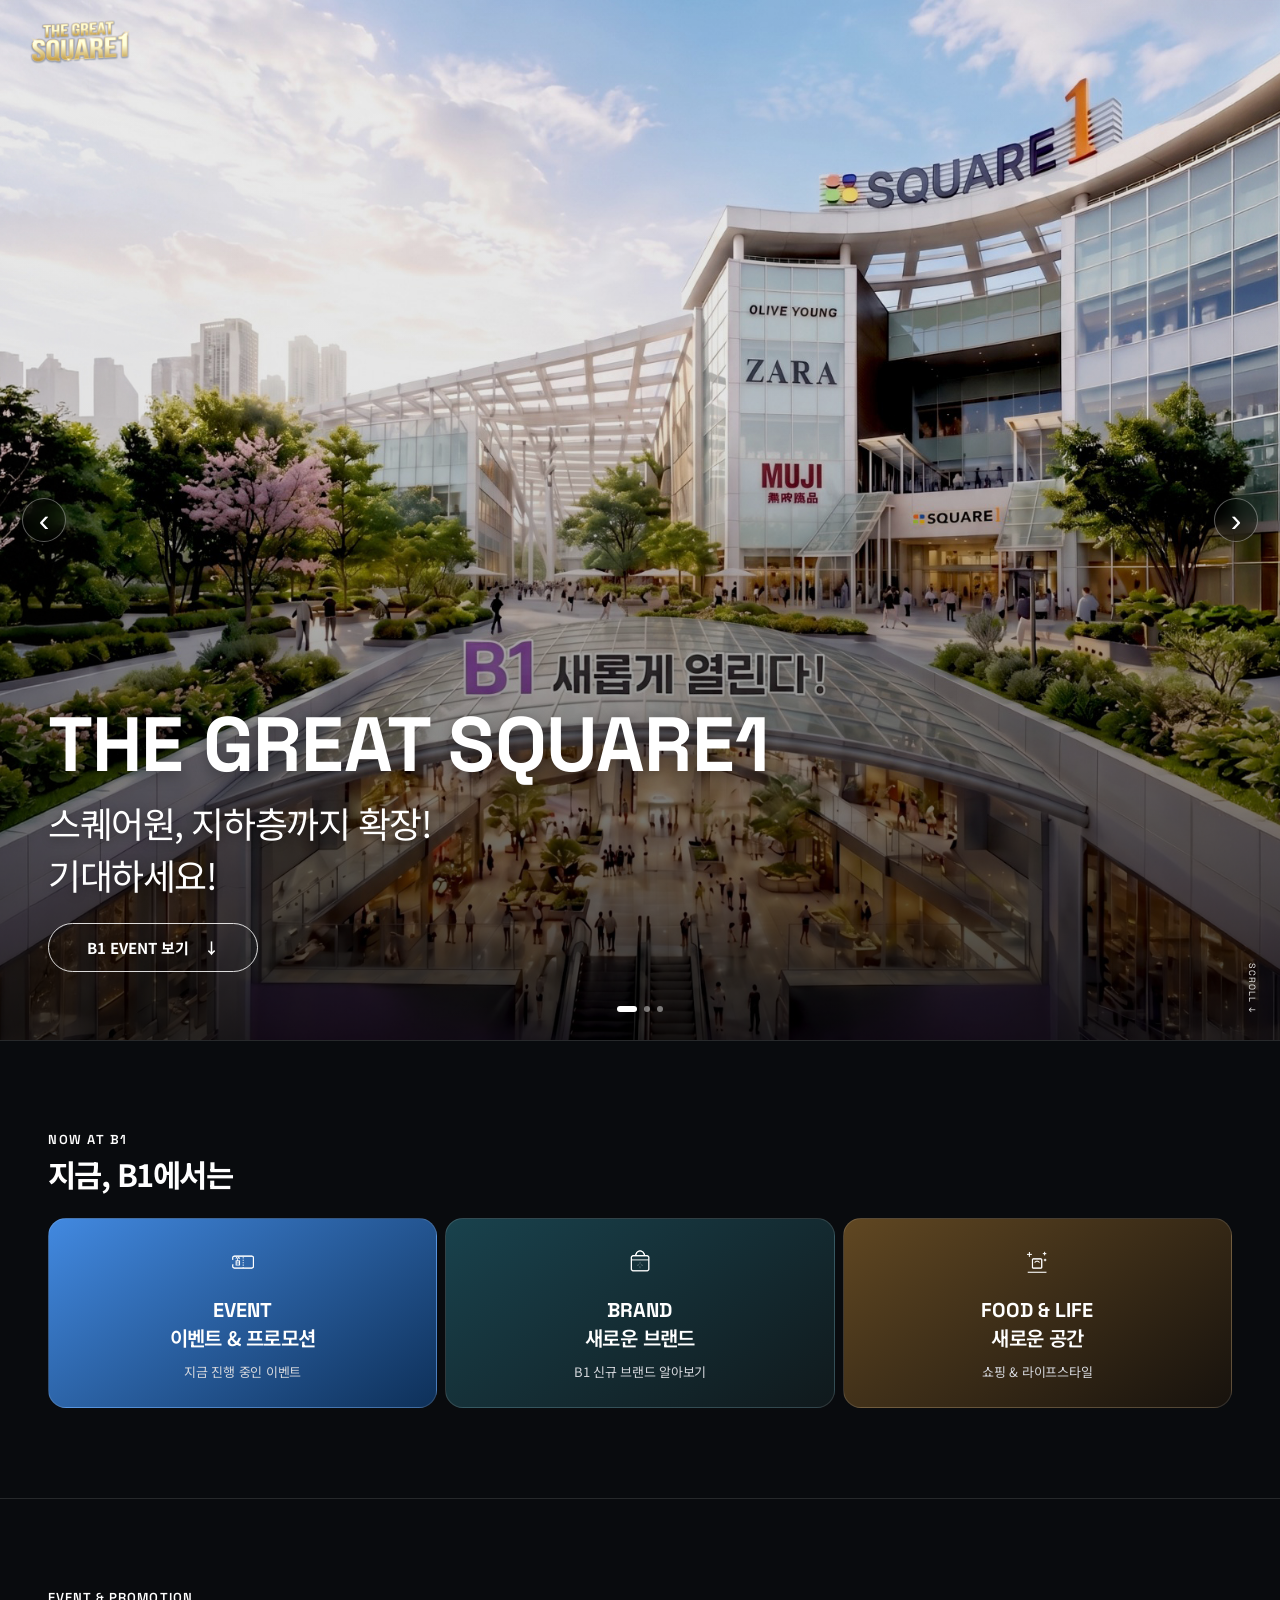
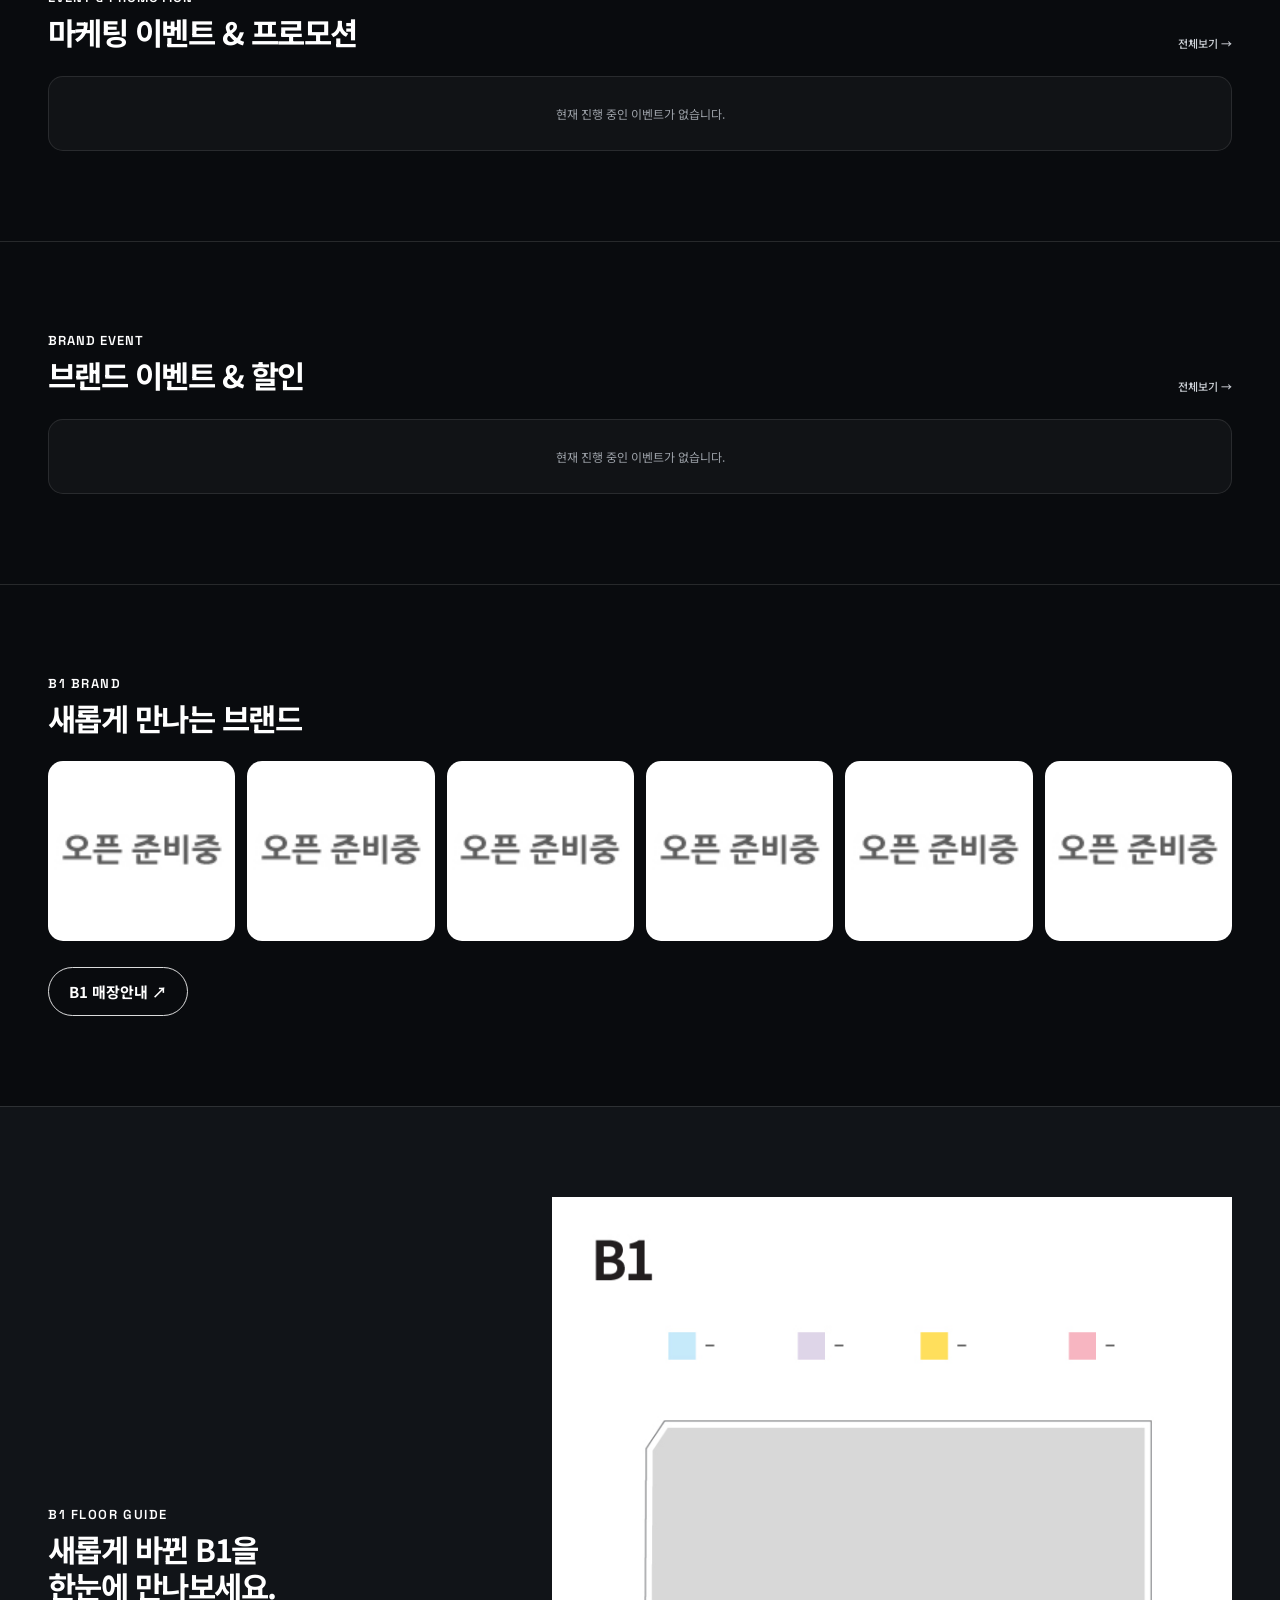
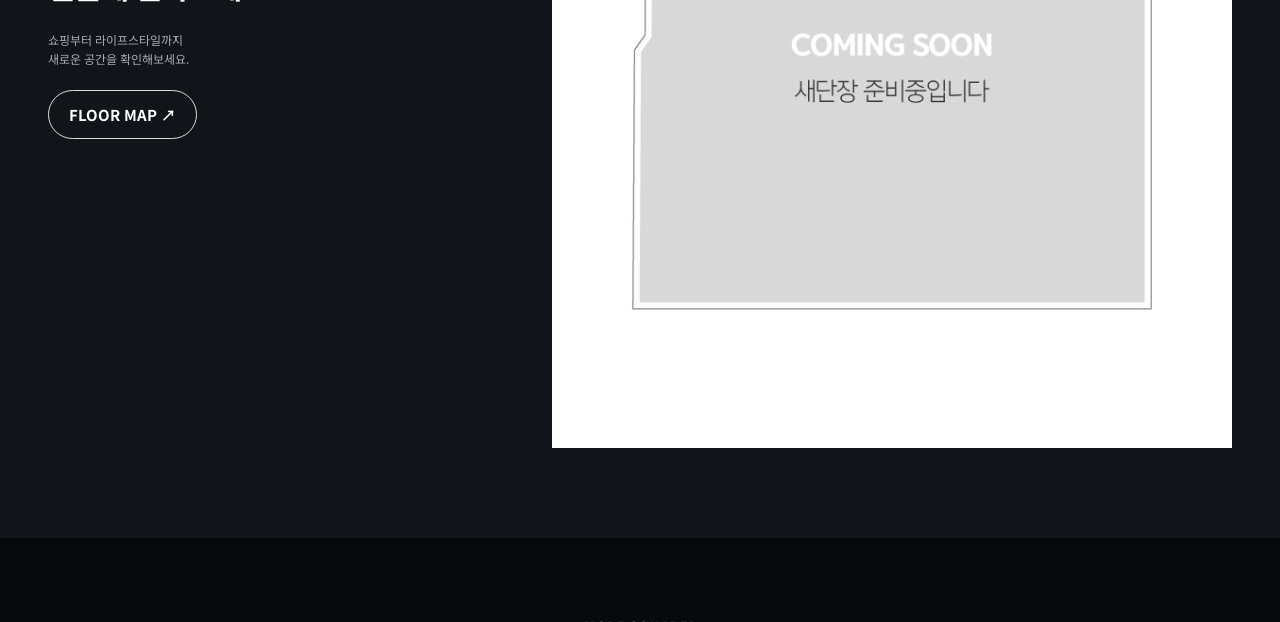
==== commit 5eb95d4f: "Add files via upload" ====
--- a/index.html
+++ b/index.html
@@ -16,8 +16,8 @@
   <div class="hero-slider" id="hero-slider" aria-label="THE GREAT SQUARE1 메인 배너"></div>
   <div class="hero-overlay"></div>
   <div class="hero-content">
-    <h1 class="great-title">THE GREAT SQUARE1</h1>
-    <p class="main-copy">스퀘어원, 지하층까지 확장!<br>기대하세요!</p>
+    <h1 class="great-title" id="hero-title">THE GREAT SQUARE1</h1>
+    <p class="main-copy" id="hero-copy">스퀘어원, 지하층까지 확장!<br>기대하세요!</p>
     <a class="primary-btn" href="#events">B1 EVENT 보기 <span>↓</span></a>
   </div>
   <button class="hero-arrow hero-prev" type="button" aria-label="이전 배너">‹</button>
@@ -67,7 +67,7 @@
 <div class="floor-map" id="floor-map">
   <picture>
     <source
-      media="(max-width: 720px)"
+      media="(max-width: 767px)"
       srcset="images/floor-map-mobile.jpg"
     >
     <img
--- a/style.css
+++ b/style.css
@@ -5,11 +5,11 @@
    ========================================================= */
 /* ⭐⭐⭐ 초보자용 수정 영역 — 이 부분만 수정하세요 ⭐⭐⭐ */
 :root{
-  /* ⭐ HERO 메인 이미지 — PC / 모바일을 각각 조절 */
-  --pc-height:1000px;
+  /* 메인 비주얼 높이·이미지 위치는 events.js의 HERO_LAYOUT에서 관리합니다. */
+  /* 아래 기존 HERO 변수는 구형 배경 이미지용이며, 현재 슬라이더에는 적용되지 않습니다. */
+  --pc-height:1040px;
   --pc-x:50%;
   --pc-y:60%;
-
   --mobile-height:760px;
   --mobile-x:50%;
   --mobile-y:50%;
@@ -235,7 +235,19 @@
 
 .hero{height:var(--pc-height);position:relative;display:flex;align-items:flex-end;overflow:hidden}
 .hero-image{position:absolute;inset:0;background-image:url("images/main-pc.jpg");background-size:cover;background-position:var(--pc-x) var(--pc-y)}
-.hero-overlay{position:absolute;inset:0;background:linear-gradient(180deg,rgba(0,0,0,.08) 0%,rgba(0,0,0,.10) 40%,rgba(0,0,0,.78) 100%)}
+/* V39 메인 이미지·영상 슬라이더 */
+.hero-slider{position:absolute;inset:0;z-index:0;overflow:hidden;touch-action:pan-y;cursor:grab}
+.hero-slider.is-dragging{cursor:grabbing}
+.hero-slide{position:absolute;inset:0;opacity:0;visibility:hidden;transition:opacity .65s ease;pointer-events:none}
+.hero-slide.is-active{opacity:1;visibility:visible;pointer-events:auto}
+.hero-media,.hero-video-fallback-wrap{position:absolute;inset:0;width:100%;height:100%;display:block}
+.hero-media{object-fit:cover;object-position:center center}
+.hero-video-fallback-wrap img{width:100%;height:100%;object-fit:cover;object-position:center center}
+.hero-video{background:#090b0e}
+.hero-arrow{z-index:4}
+.hero-dots{z-index:4}
+
+.hero-overlay{position:absolute;z-index:1;inset:0;background:linear-gradient(180deg,rgba(0,0,0,.08) 0%,rgba(0,0,0,.10) 40%,rgba(0,0,0,.78) 100%)}
 .hero-content{position:relative;z-index:2;padding:0 24px 68px;width:100%}
 .great-title{
   margin:0;
@@ -856,3 +868,9 @@
   .event-carousel-track{gap:12px}
   .event-carousel-track .event-card{flex:0 0 82vw;width:82vw;scroll-snap-align:start}
 }
+
+
+/* V39: FLOOR MAP은 원본 비율로 전체 표시하고 잘라내지 않습니다. */
+.floor-map picture,.floor-map picture source{display:block}
+.floor-map img{width:100%;height:auto;max-width:100%;object-fit:contain;object-position:center}
+@media(max-width:767px){.floor-map{max-width:100%;border-radius:14px}.floor-map img{height:auto}}
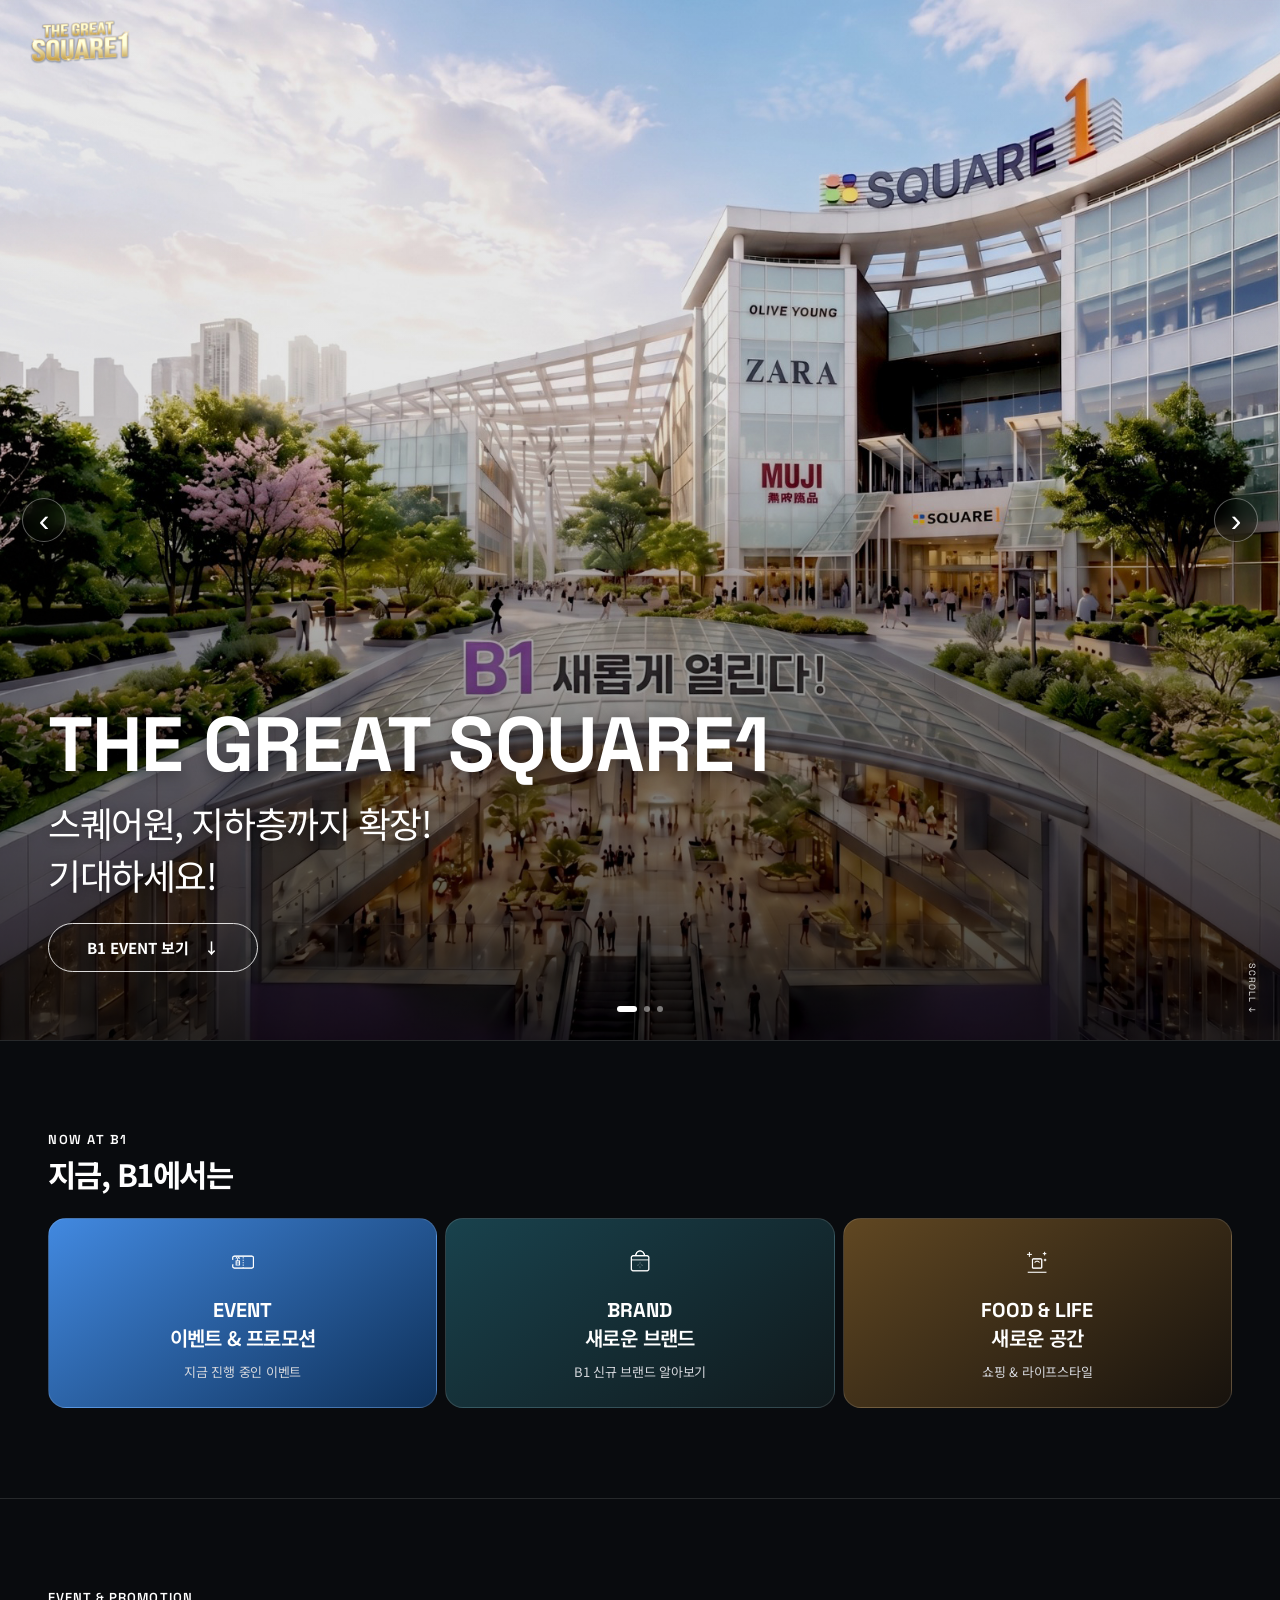
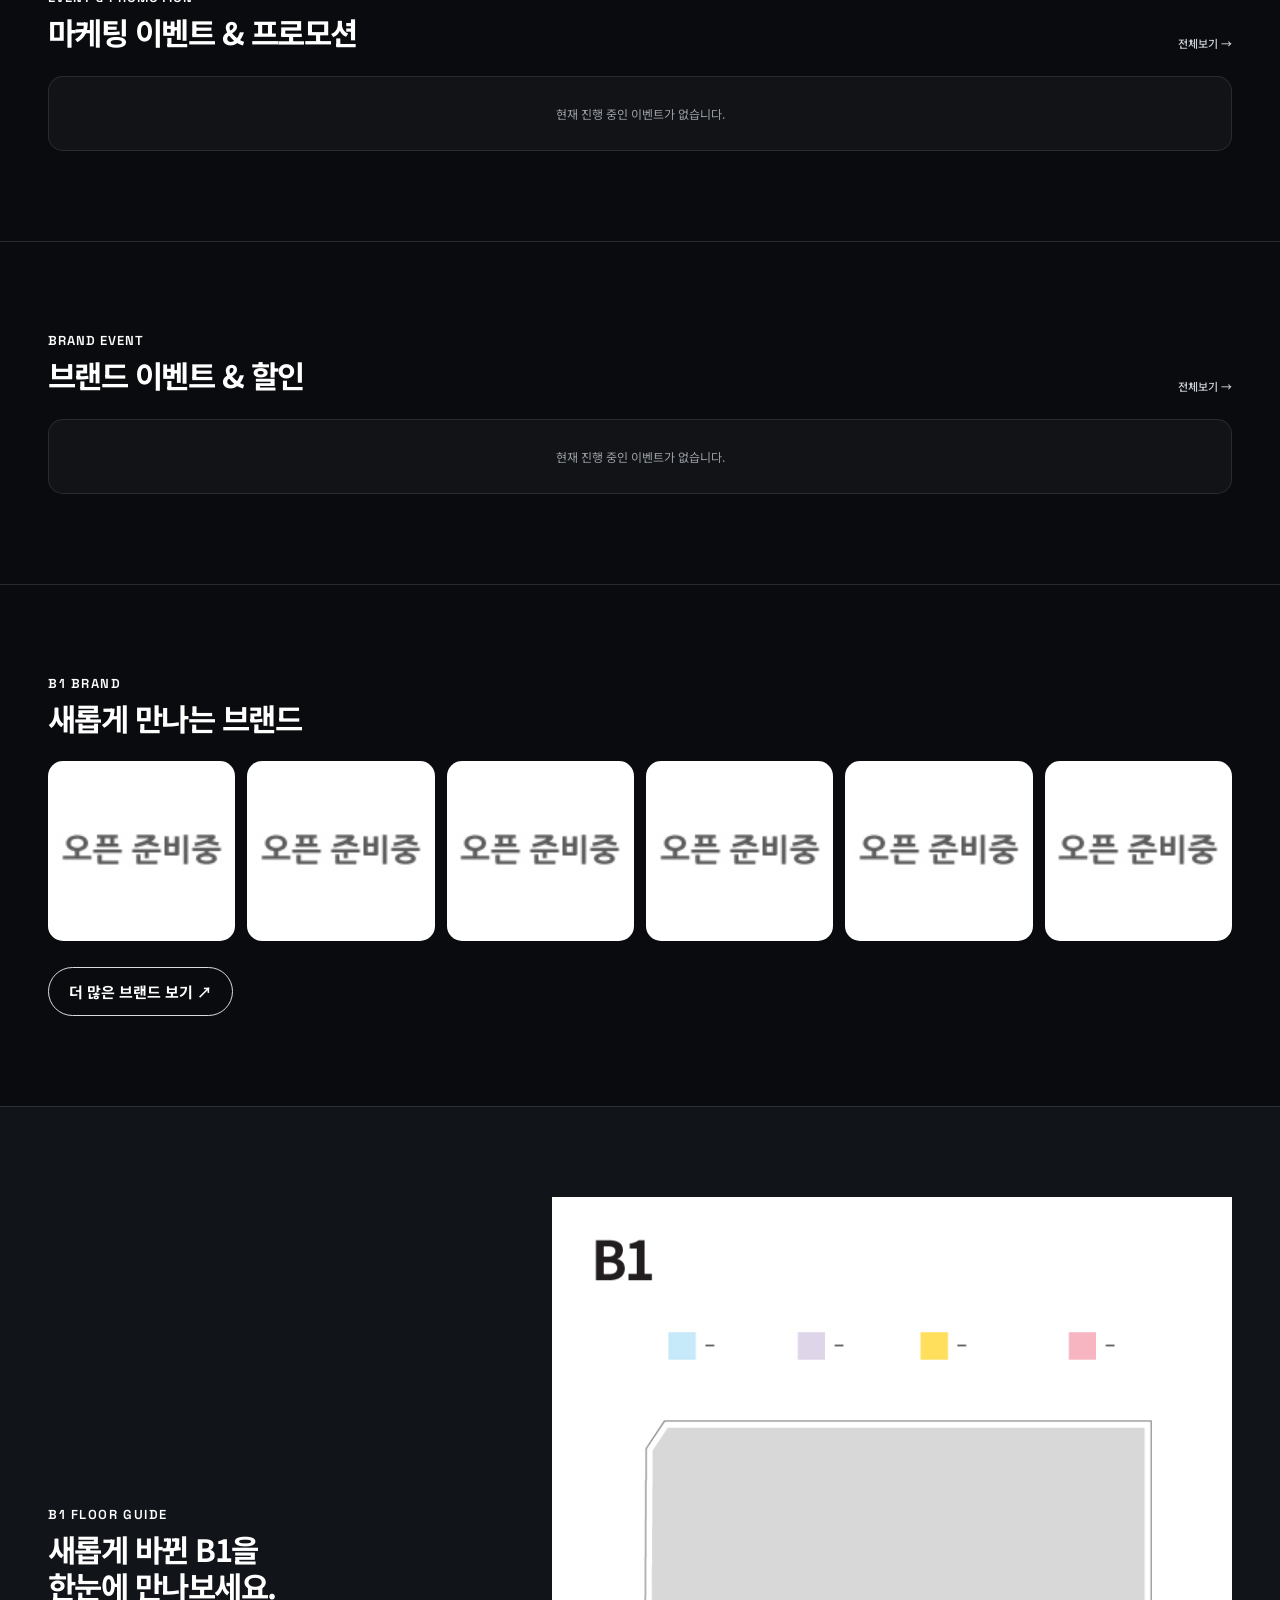
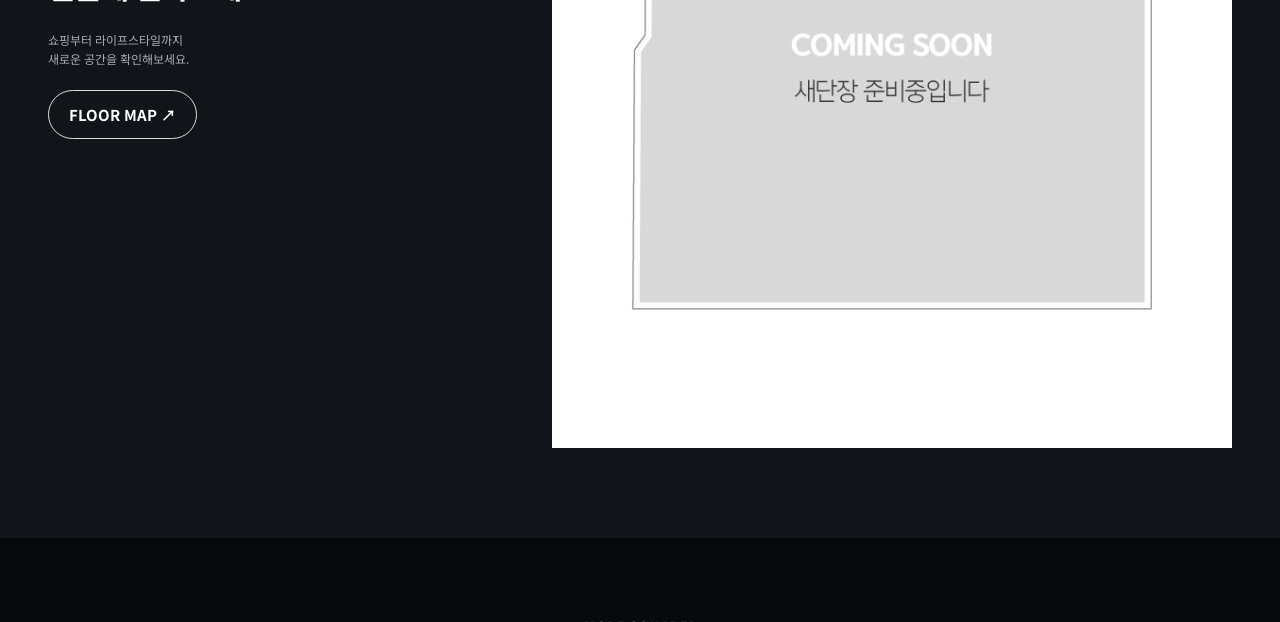
==== commit fa0517fa: "Add files via upload" ====
--- a/index.html
+++ b/index.html
@@ -57,7 +57,7 @@
   <div class="brand-viewport" id="brand-viewport">
     <div class="brand-scroller" id="brand-scroller"></div>
   </div>
-  <a class="outline-btn brand-floor-btn" href="https://www.square1.co.kr/store/floor.php?Category=B1" target="_blank" rel="noopener noreferrer">B1 매장안내 ↗</a>
+  <a class="outline-btn brand-floor-btn" href="https://www.square1.co.kr/store/category.php" target="_blank" rel="noopener noreferrer">더 많은 브랜드 보기 ↗</a>
 </section>
 
 <section class="section floor-section" id="floor">
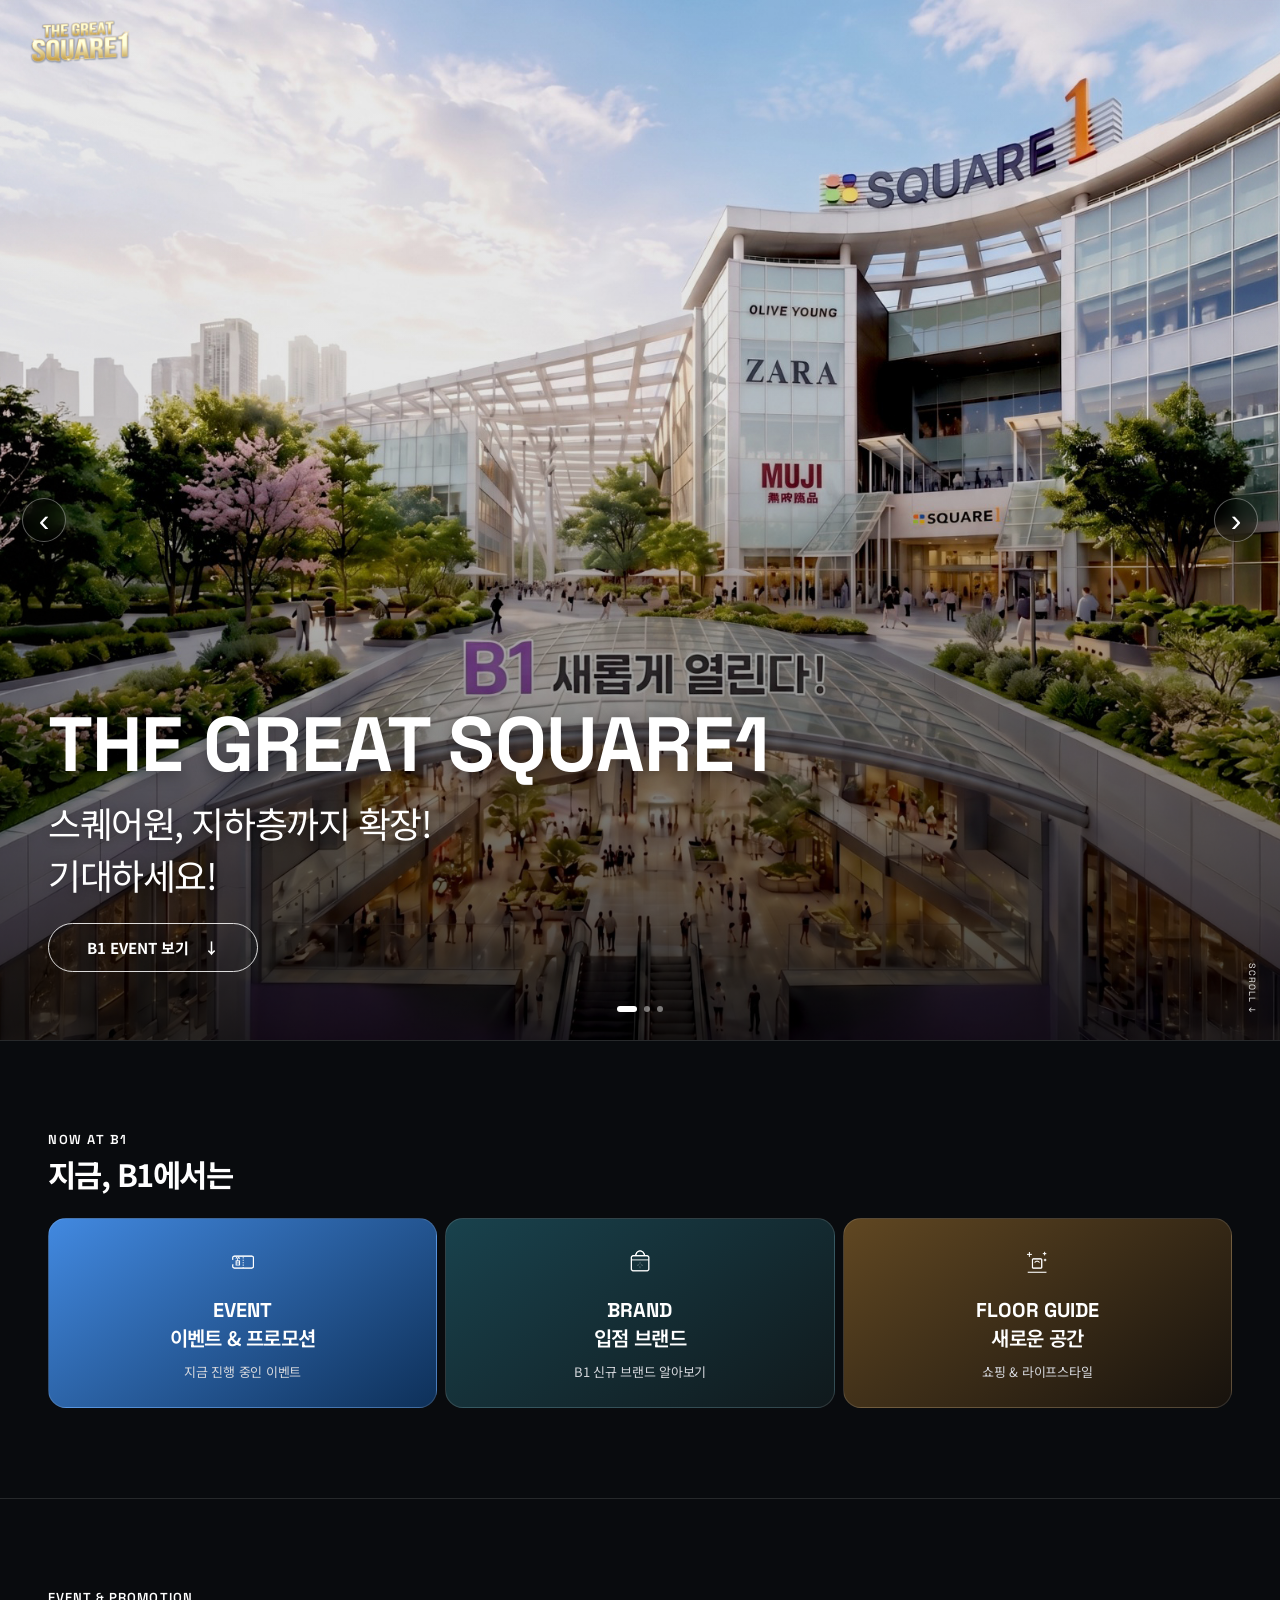
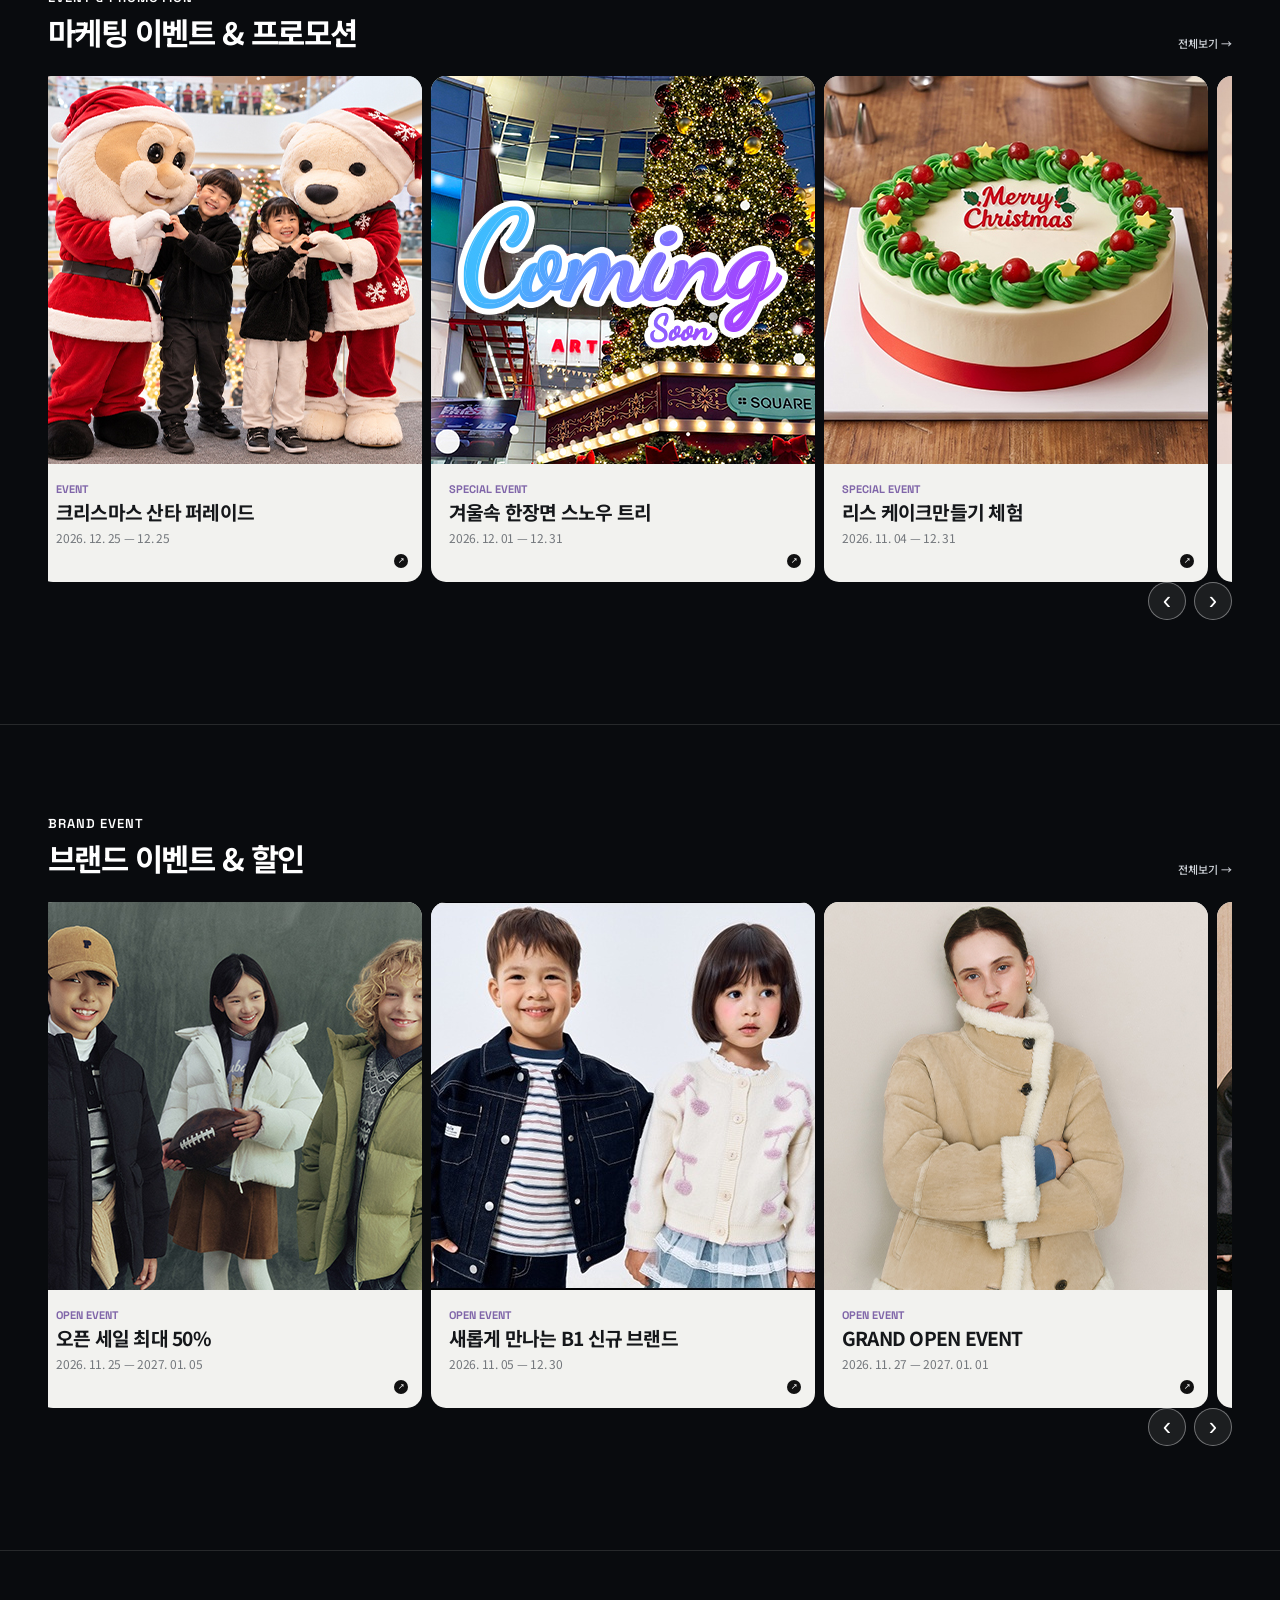
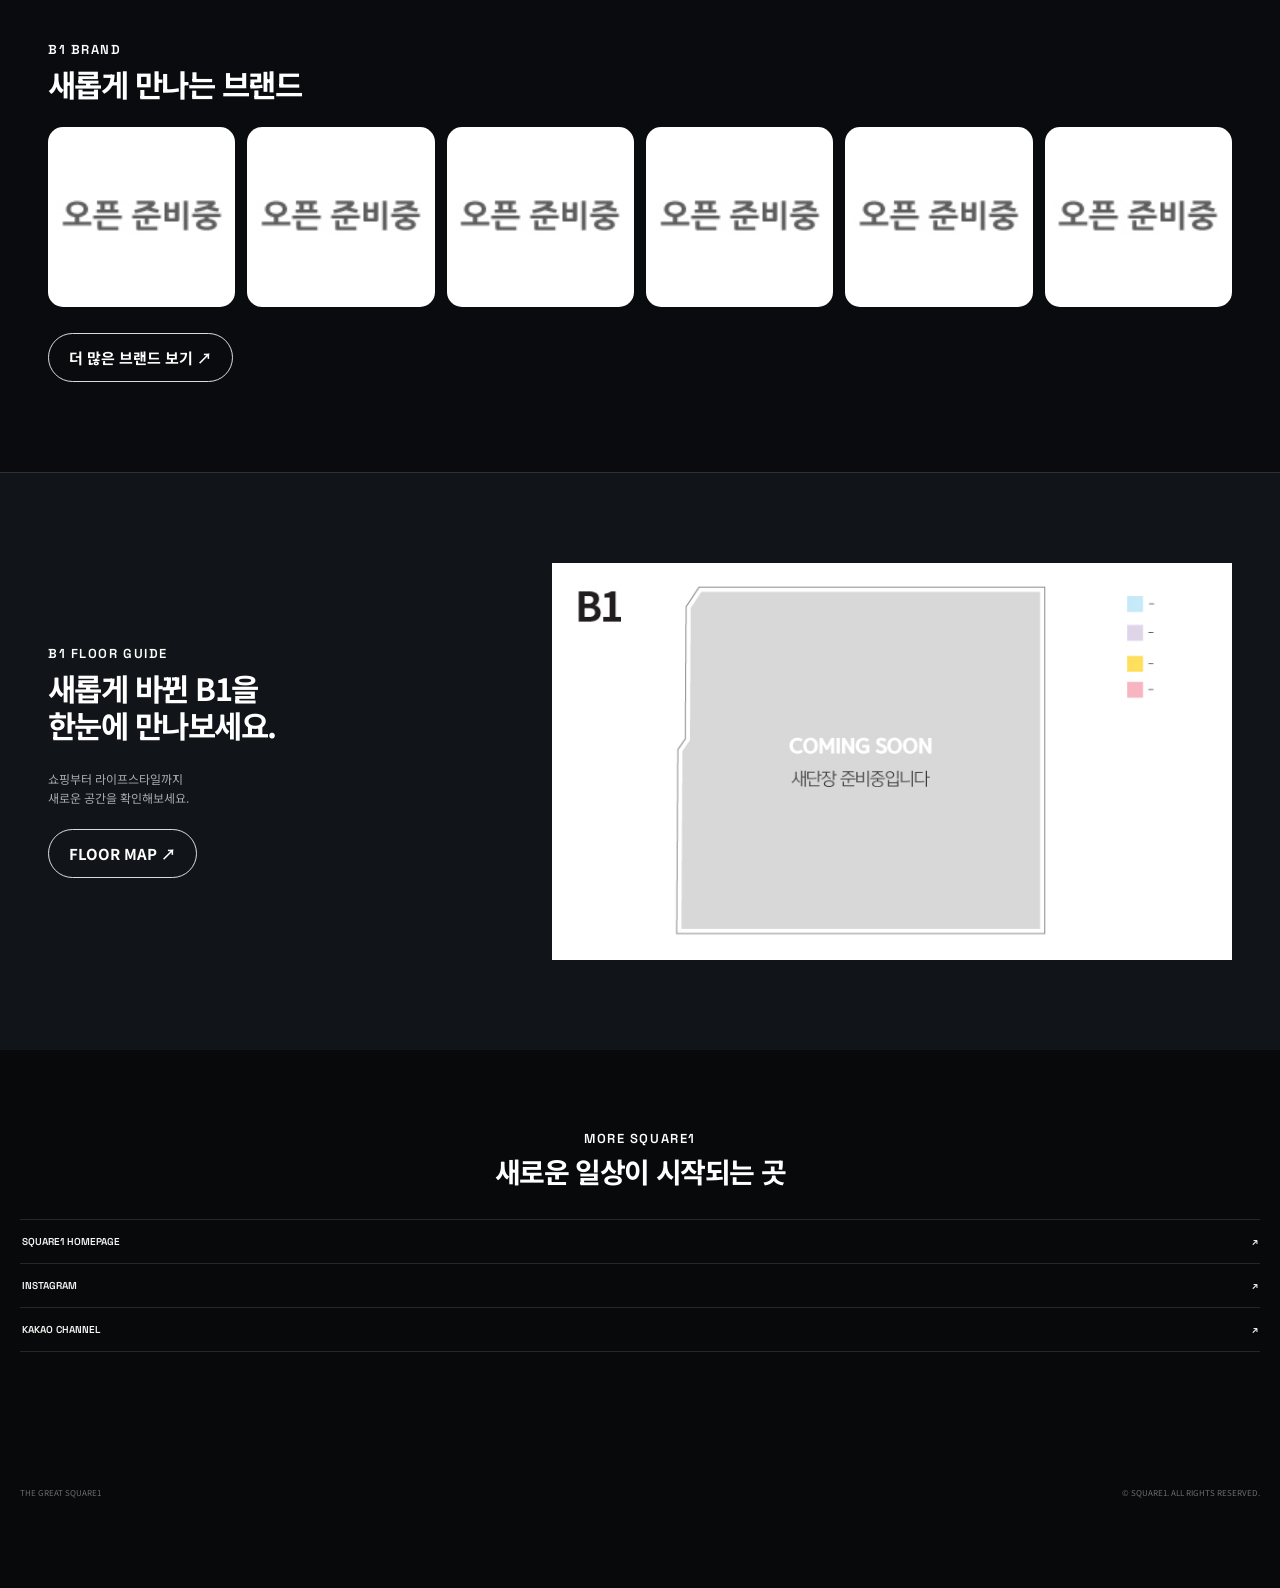
==== commit 66fc8915: "Add files via upload" ====
--- a/index.html
+++ b/index.html
@@ -31,8 +31,8 @@
   <h2>지금, B1에서는</h2>
   <div class="category-grid">
     <a class="category-card event-bg" href="#events"><b class="category-icon"><img src="images/icon-event.png" alt=""></b><strong>EVENT</strong><span>이벤트 & 프로모션</span><small>지금 진행 중인 이벤트</small></a>
-    <a class="category-card brand-bg" href="#brands"><b class="category-icon"><img src="images/icon-brand.png" alt=""></b><strong>BRAND</strong><span>새로운 브랜드</span><small>B1 신규 브랜드 알아보기</small></a>
-    <a class="category-card life-bg" href="#floor"><b class="category-icon"><img src="images/icon-life.png" alt=""></b><strong>FOOD & LIFE</strong><span>새로운 공간</span><small>쇼핑 & 라이프스타일</small></a>
+    <a class="category-card brand-bg" href="#brands"><b class="category-icon"><img src="images/icon-brand.png" alt=""></b><strong>BRAND</strong><span>입점 브랜드</span><small>B1 신규 브랜드 알아보기</small></a>
+    <a class="category-card life-bg" href="#floor"><b class="category-icon"><img src="images/icon-life.png" alt=""></b><strong>FLOOR GUIDE</strong><span>새로운 공간</span><small>쇼핑 & 라이프스타일</small></a>
   </div>
 </section>
 
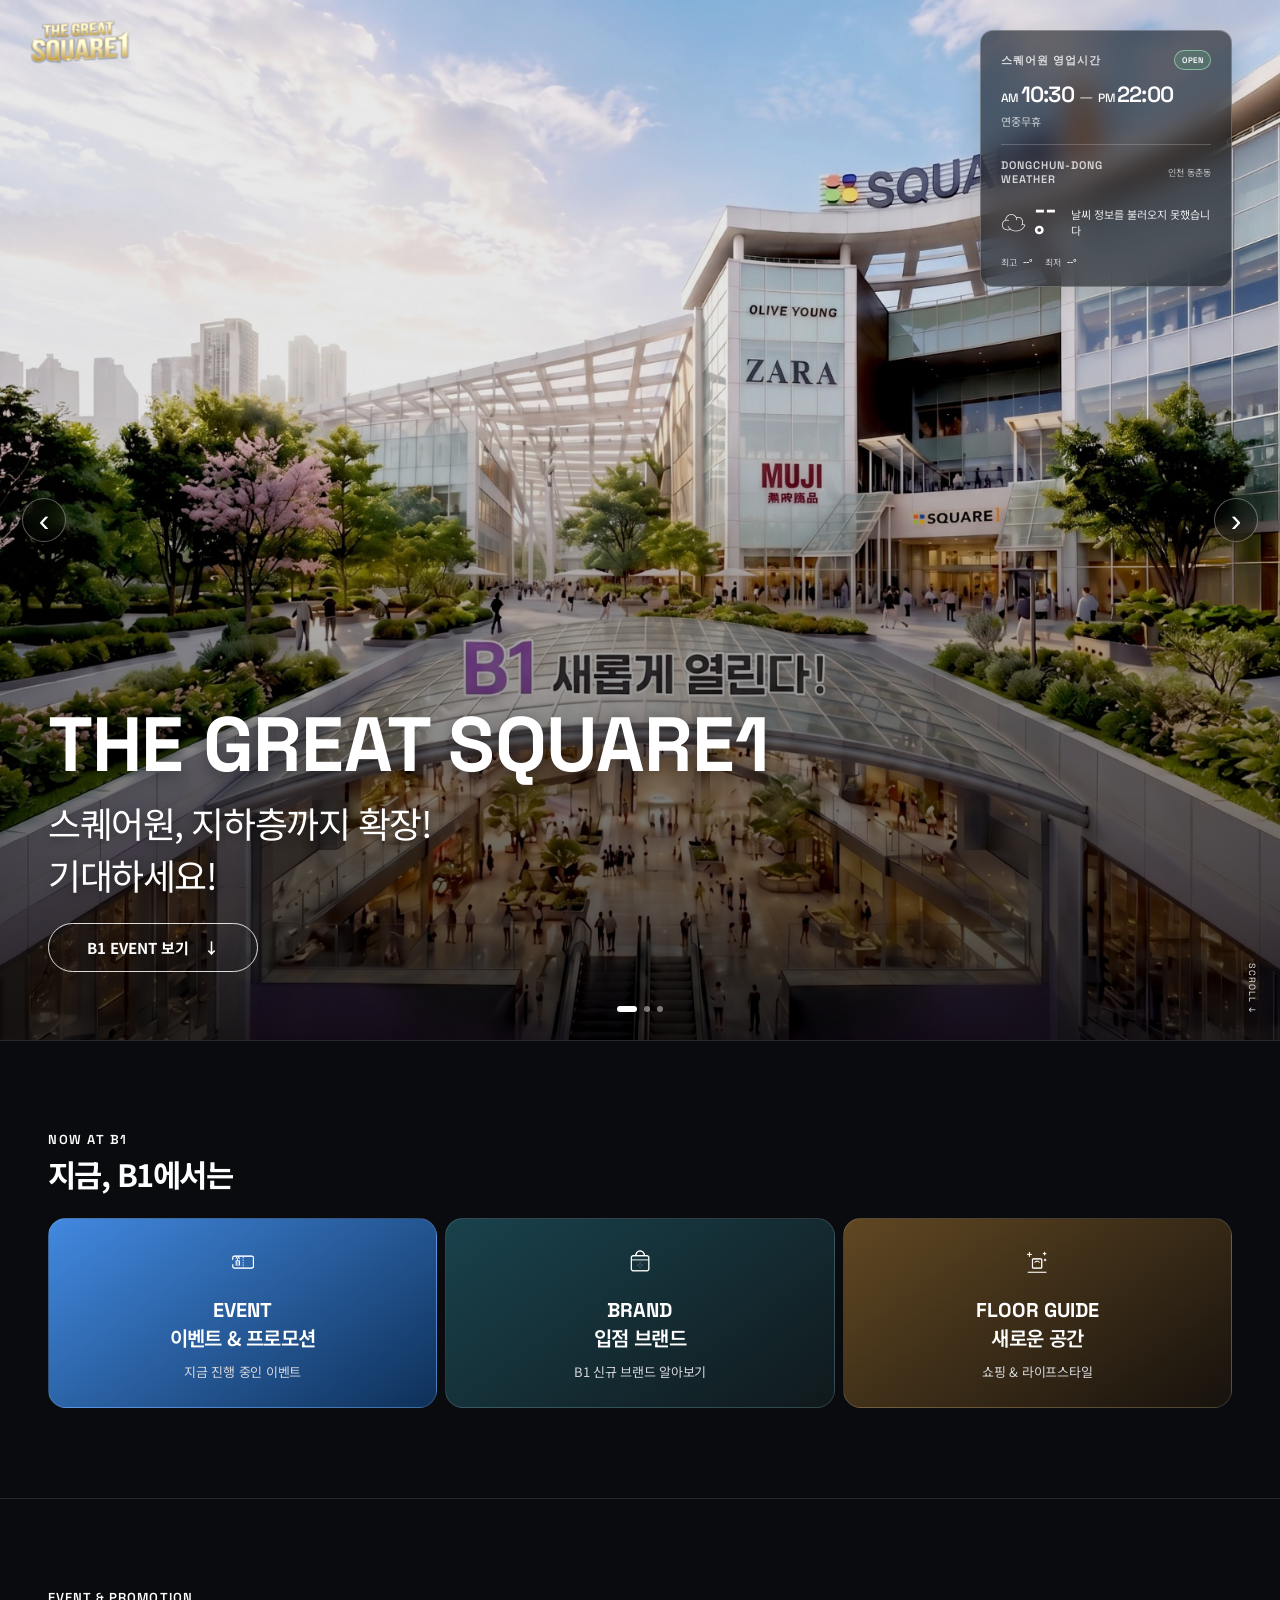
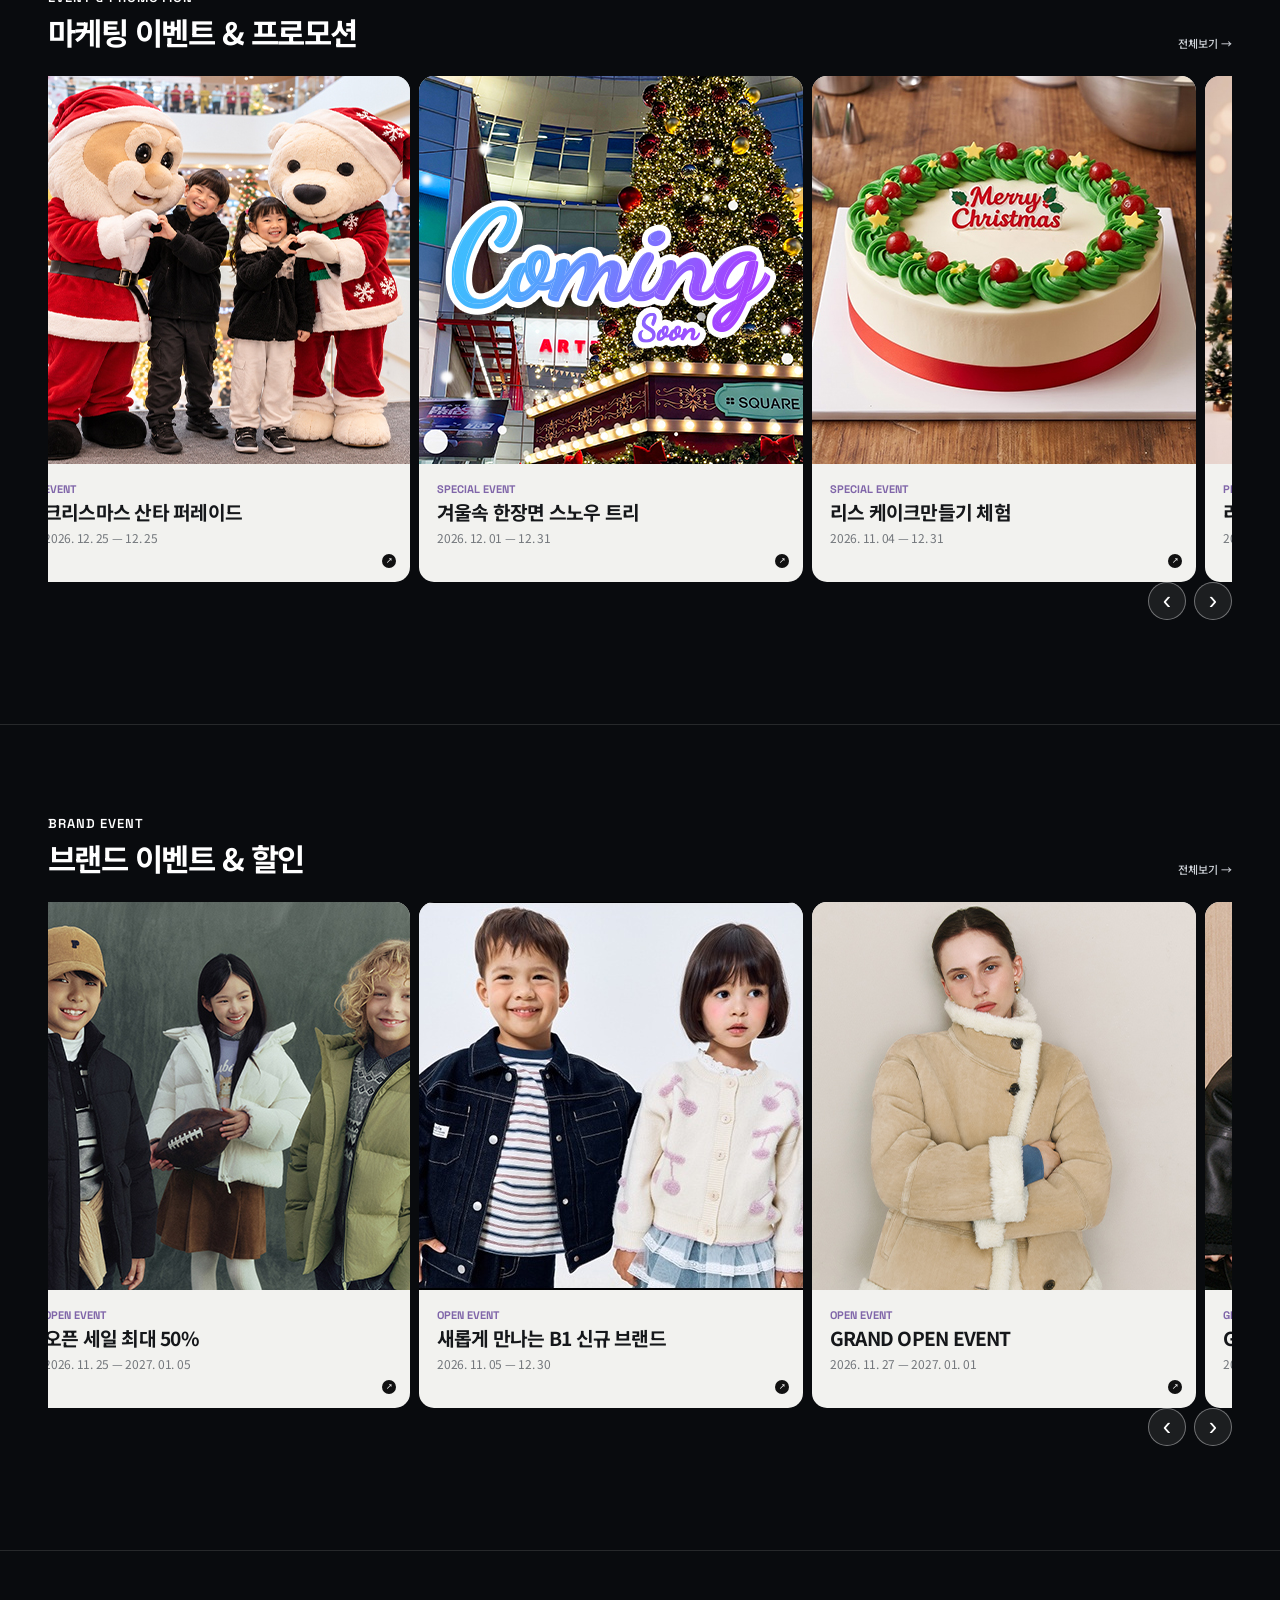
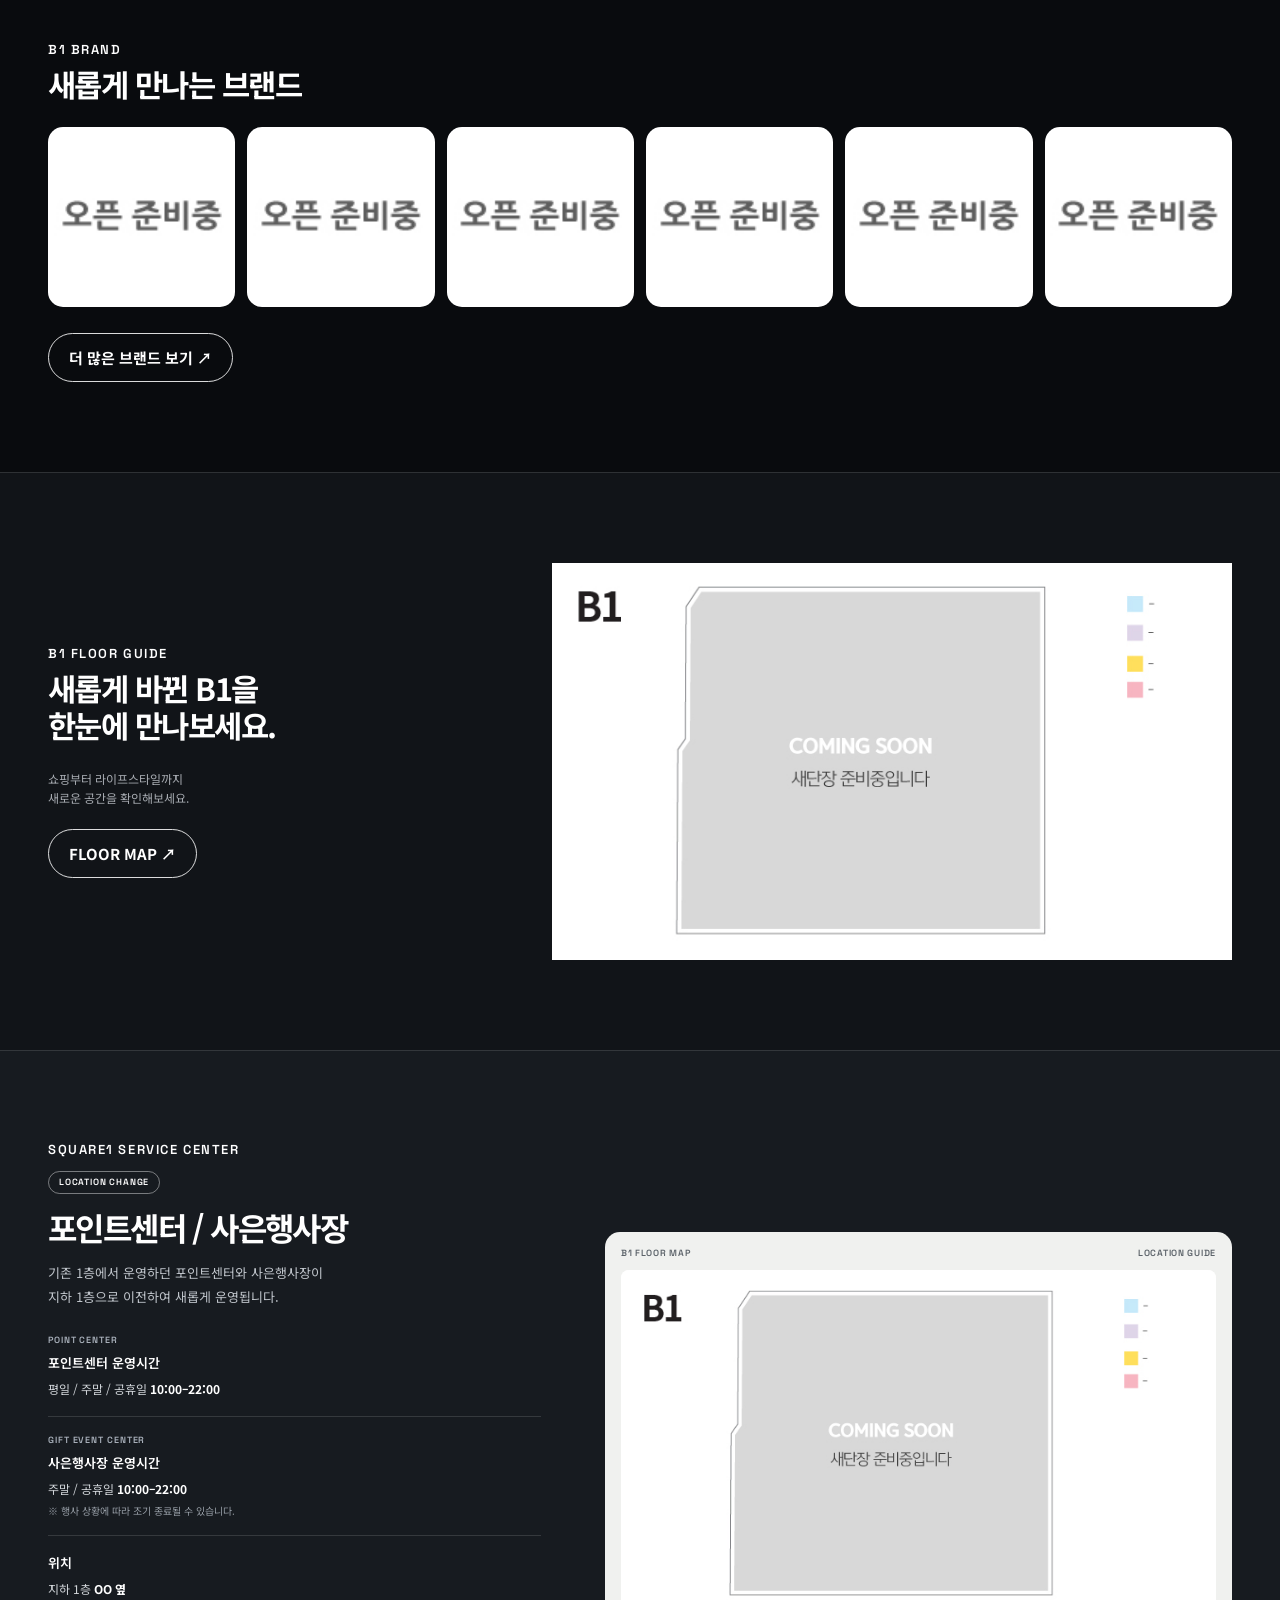
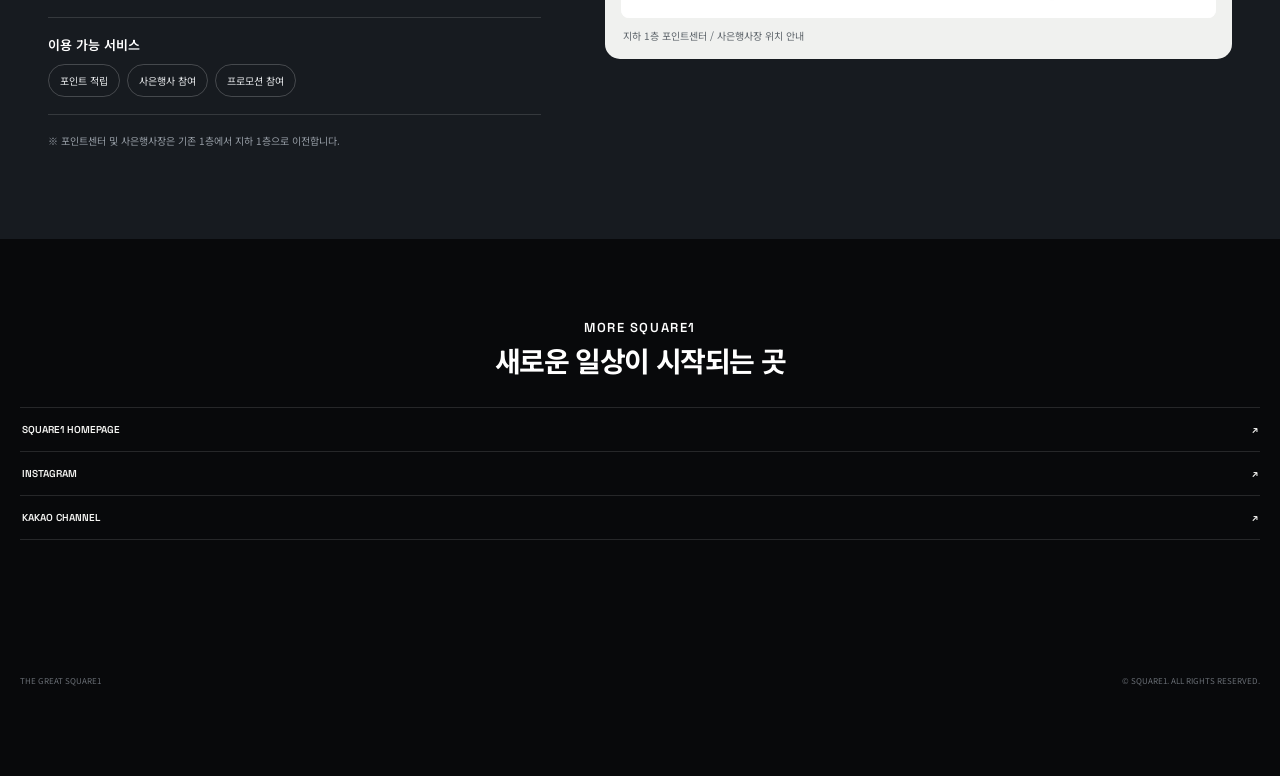
==== commit 437d00ec: "Add files via upload" ====
--- a/index.html
+++ b/index.html
@@ -14,6 +14,40 @@
 <main id="top">
 <section class="hero" id="hero">
   <div class="hero-slider" id="hero-slider" aria-label="THE GREAT SQUARE1 메인 배너"></div>
+
+  <!-- V44: 메인 우측 상단 영업시간 / 동춘동 날씨 위젯 -->
+  <aside class="hero-info-widget" aria-label="스퀘어원 운영시간 및 날씨">
+    <div class="hero-business-info">
+      <div class="widget-label-row">
+        <span class="widget-eyebrow">스퀘어원 영업시간</span>
+        <span class="business-status" id="business-status">TODAY</span>
+      </div>
+      <strong class="business-hours-time">
+  <span class="time-period">AM</span>
+  <span class="time-number">10:30</span>
+  <i>—</i>
+  <span class="time-period">PM</span>
+  <span class="time-number">22:00</span>
+</strong>
+      <span class="widget-subcopy">연중무휴</span>
+    </div>
+    <div class="widget-divider"></div>
+    <div class="hero-weather-info">
+      <div class="widget-label-row">
+        <span class="widget-eyebrow">DONGCHUN-DONG WEATHER</span>
+        <span class="weather-location">인천 동춘동</span>
+      </div>
+      <div class="weather-main">
+        <span class="weather-symbol" id="weather-symbol" aria-hidden="true">☁</span>
+        <strong class="weather-temperature" id="weather-temperature">--°</strong>
+        <span class="weather-description" id="weather-description">날씨 확인 중</span>
+      </div>
+      <div class="weather-range">
+        <span>최고 <b id="weather-high">--°</b></span>
+        <span>최저 <b id="weather-low">--°</b></span>
+      </div>
+    </div>
+  </aside>
   <div class="hero-overlay"></div>
   <div class="hero-content">
     <h1 class="great-title" id="hero-title">THE GREAT SQUARE1</h1>
@@ -78,6 +112,57 @@
 </div>
 </section>
 
+<!-- V44: 포인트센터 / 사은행사장 B1 이전 안내 -->
+<section class="section service-center-section" id="service-center">
+  <div class="service-center-copy">
+    <p class="eyebrow">SQUARE1 SERVICE CENTER</p>
+    <span class="service-change-label">LOCATION CHANGE</span>
+    <h2>포인트센터 / 사은행사장</h2>
+    <p class="service-intro">기존 1층에서 운영하던 포인트센터와 사은행사장이<br>지하 1층으로 이전하여 새롭게 운영됩니다.</p>
+
+    <div class="service-hours-group">
+      <div class="service-info-block">
+        <span class="service-info-label">POINT CENTER</span>
+        <h3>포인트센터 운영시간</h3>
+        <p>평일 / 주말 / 공휴일 <strong>10:00–22:00</strong></p>
+      </div>
+      <div class="service-info-block">
+        <span class="service-info-label">GIFT EVENT CENTER</span>
+        <h3>사은행사장 운영시간</h3>
+        <p>주말 / 공휴일 <strong>10:00–22:00</strong></p>
+        <small>※ 행사 상황에 따라 조기 종료될 수 있습니다.</small>
+      </div>
+    </div>
+
+    <div class="service-location-block">
+      <h3>위치</h3>
+      <p>지하 1층 <strong>OO 옆</strong></p>
+    </div>
+
+    <div class="service-uses-block">
+      <h3>이용 가능 서비스</h3>
+      <ul>
+        <li>포인트 적립</li>
+        <li>사은행사 참여</li>
+        <li>프로모션 참여</li>
+      </ul>
+    </div>
+    <p class="service-notice">※ 포인트센터 및 사은행사장은 기존 1층에서 지하 1층으로 이전합니다.</p>
+  </div>
+
+  <div class="service-center-map">
+    <div class="service-map-heading">
+      <span>B1 FLOOR MAP</span>
+      <span>LOCATION GUIDE</span>
+    </div>
+    <picture>
+      <source media="(max-width: 767px)" srcset="images/floor-map-mobile.jpg">
+      <img src="images/floor-map-pc.jpg" alt="스퀘어원 지하 1층 안내 도면">
+    </picture>
+    <p class="service-map-caption">지하 1층 포인트센터 / 사은행사장 위치 안내</p>
+  </div>
+</section>
+
 <section class="closing">
   <p class="eyebrow">MORE SQUARE1</p><h2>새로운 일상이 시작되는 곳</h2>
   <div class="closing-links" id="quick-links"><a data-quick-link="homepage" href="#" target="_blank" rel="noopener noreferrer">SQUARE1 HOMEPAGE <span>↗</span></a><a data-quick-link="instagram" href="#" target="_blank" rel="noopener noreferrer">INSTAGRAM <span>↗</span></a><a data-quick-link="kakao" href="#" target="_blank" rel="noopener noreferrer">KAKAO CHANNEL <span>↗</span></a></div>
--- a/style.css
+++ b/style.css
@@ -874,3 +874,154 @@
 .floor-map picture,.floor-map picture source{display:block}
 .floor-map img{width:100%;height:auto;max-width:100%;object-fit:contain;object-position:center}
 @media(max-width:767px){.floor-map{max-width:100%;border-radius:14px}.floor-map img{height:auto}}
+
+
+/* =========================================================
+   V44 UPDATE — 메인 슬로우 줌 / 크로스페이드 / 정보 위젯
+   ========================================================= */
+.hero-slide{
+  transition:opacity 1.15s ease, visibility 1.15s ease;
+}
+.hero-slide[data-type="image"].is-active .hero-media{
+  animation:heroSlowZoom 6s ease-out both;
+  transform-origin:center center;
+}
+@keyframes heroSlowZoom{
+  from{transform:scale(1);}
+  to{transform:scale(1.065);}
+}
+.hero-content.is-revealing{
+  animation:heroContentReveal 1.4s cubic-bezier(.2,.65,.25,1) both;
+}
+@keyframes heroContentReveal{
+  from{opacity:0;transform:translate3d(0,16px,0);}
+  to{opacity:1;transform:translate3d(0,0,0);}
+}
+
+/* 우측 상단 영업시간 / 동춘동 날씨 */
+.hero-info-widget{
+  position:absolute;
+  z-index:6;
+  top:30px;
+  right:48px;
+  width:252px;
+  padding:19px 20px 17px;
+  color:#fff;
+  background:rgba(12,15,19,.58);
+  border:1px solid rgba(255,255,255,.24);
+  border-radius:13px;
+  backdrop-filter:blur(14px);
+  -webkit-backdrop-filter:blur(14px);
+  box-shadow:0 8px 30px rgba(0,0,0,.12);
+}
+.widget-label-row{display:flex;align-items:center;justify-content:space-between;gap:8px}
+.widget-eyebrow{font:600 11px/1.3 "Space Grotesk",sans-serif;letter-spacing:.09em;color:rgba(255,255,255,.78)}
+.business-status{font:600 8px/1 "Space Grotesk",sans-serif;letter-spacing:.06em;color:#fff;border:1px solid rgba(255,255,255,.55);border-radius:20px;padding:5px 7px}
+.business-status.is-open{background:rgba(91,164,125,.28);border-color:rgba(165,225,190,.65)}
+.business-status.is-closed{background:rgba(120,120,120,.22)}
+.business-hours-time{
+  display:flex;
+  align-items:baseline;
+  margin-top:10px;
+  font-family:"Space Grotesk",sans-serif;
+  white-space:nowrap;
+  letter-spacing:-.045em;
+}
+
+.business-hours-time .time-period{
+  font-size:12px;
+  font-weight:500;
+  margin-right:3px;
+}
+
+.business-hours-time .time-number{
+  font-size:22px;
+  font-weight:600;
+}
+
+.business-hours-time i{
+  font-size:16px;
+  font-style:normal;
+  font-weight:400;
+  opacity:.7;
+  padding:0 5px;
+}.widget-subcopy{display:block;margin-top:5px;font-size:11px;color:rgba(255,255,255,.7)}
+.widget-divider{height:1px;background:rgba(255,255,255,.2);margin:15px 0 13px}
+.weather-location{font-size:9px;color:rgba(255,255,255,.68);white-space:nowrap}
+.weather-main{display:flex;align-items:center;gap:8px;margin-top:8px;min-height:35px}
+.weather-symbol{font-size:25px;line-height:1}
+.weather-temperature{font:600 27px/1 "Space Grotesk",sans-serif;letter-spacing:-.05em}
+.weather-description{font-size:11px;color:rgba(255,255,255,.88)}
+.weather-range{display:flex;gap:12px;margin-top:7px;font-size:9px;color:rgba(255,255,255,.7)}
+.weather-range b{font-weight:600;color:#fff;margin-left:3px}
+
+/* 포인트센터 / 사은행사장 이전 안내 */
+.service-center-section{
+  display:grid;
+  grid-template-columns:minmax(0,.88fr) minmax(0,1.12fr);
+  align-items:center;
+  gap:clamp(32px,5vw,76px);
+  background:#171b20;
+}
+.service-center-copy{min-width:0}
+.service-change-label{
+  display:inline-block;
+  margin:0 0 13px;
+  padding:6px 10px;
+  border:1px solid rgba(255,255,255,.42);
+  border-radius:30px;
+  font:600 9px/1 "Space Grotesk",sans-serif;
+  letter-spacing:.09em;
+  color:#fff;
+}
+.service-center-copy h2{margin:0 0 14px!important;font-size:clamp(25px,2.5vw,34px)!important;line-height:1.25!important}
+.service-intro{margin:0 0 27px;color:#c0c5cb;font-size:13px;line-height:1.8;word-break:keep-all}
+.service-hours-group{display:grid;gap:18px}
+.service-info-block,.service-location-block,.service-uses-block{padding-bottom:17px;border-bottom:1px solid rgba(255,255,255,.13)}
+.service-info-label{display:block;margin-bottom:7px;font:600 9px/1.2 "Space Grotesk",sans-serif;letter-spacing:.1em;color:#aab2bc}
+.service-info-block h3,.service-location-block h3,.service-uses-block h3{margin:0 0 7px;color:#fff;font-size:13px;font-weight:600}
+.service-info-block p,.service-location-block p{margin:0;color:#d2d6da;font-size:12px;line-height:1.7}
+.service-info-block p strong,.service-location-block p strong{color:#fff;font-weight:700}
+.service-info-block small{display:block;margin-top:4px;color:#969da5;font-size:10px}
+.service-location-block,.service-uses-block{margin-top:17px}
+.service-uses-block ul{display:flex;flex-wrap:wrap;gap:7px;margin:10px 0 0;padding:0;list-style:none}
+.service-uses-block li{padding:8px 11px;border:1px solid rgba(255,255,255,.2);border-radius:30px;color:#e6e8ea;font-size:10px}
+.service-notice{margin:18px 0 0;color:#969da5;font-size:10px;line-height:1.6}
+.service-center-map{min-width:0;padding:16px;background:#f0f1ef;border-radius:15px;color:#222}
+.service-map-heading{display:flex;justify-content:space-between;gap:10px;margin-bottom:12px;font:600 9px/1.2 "Space Grotesk",sans-serif;letter-spacing:.08em;color:#5b6269}
+.service-center-map picture{display:block;width:100%;overflow:hidden;border-radius:8px;background:#fff}
+.service-center-map img{display:block;width:100%;height:auto;object-fit:contain}
+.service-map-caption{margin:10px 2px 0;color:#5e656b;font-size:10px}
+
+/* 모바일 정보 위젯 및 서비스 안내 */
+@media(max-width:899px){
+  .hero-info-widget{
+    top:82px;
+    right:14px;
+    width:174px;
+    padding:12px 12px 11px;
+    border-radius:10px;
+  }
+  .widget-eyebrow{font-size:7px}
+  .business-status{font-size:7px;padding:4px 6px}
+  .business-hours-time{font-size:19px;margin-top:8px}
+  .widget-subcopy{font-size:9px}
+  .widget-divider{margin:10px 0 9px}
+  .weather-location{font-size:8px}
+  .weather-main{gap:6px;margin-top:6px;min-height:28px}
+  .weather-symbol{font-size:20px}
+  .weather-temperature{font-size:23px}
+  .weather-description{font-size:9px}
+  .weather-range{font-size:8px;gap:9px;margin-top:5px}
+}
+@media(max-width:767px){
+  .service-center-section{display:block;padding:58px 20px}
+  .service-center-copy h2{font-size:25px!important}
+  .service-intro{font-size:12px}
+  .service-center-map{margin-top:30px;padding:11px}
+}
+@media(prefers-reduced-motion:reduce){
+  .hero-slide[data-type="image"].is-active .hero-media,
+  .hero-content.is-revealing{animation:none!important}
+  .hero-slide{transition:opacity .2s ease,visibility .2s ease}
+}
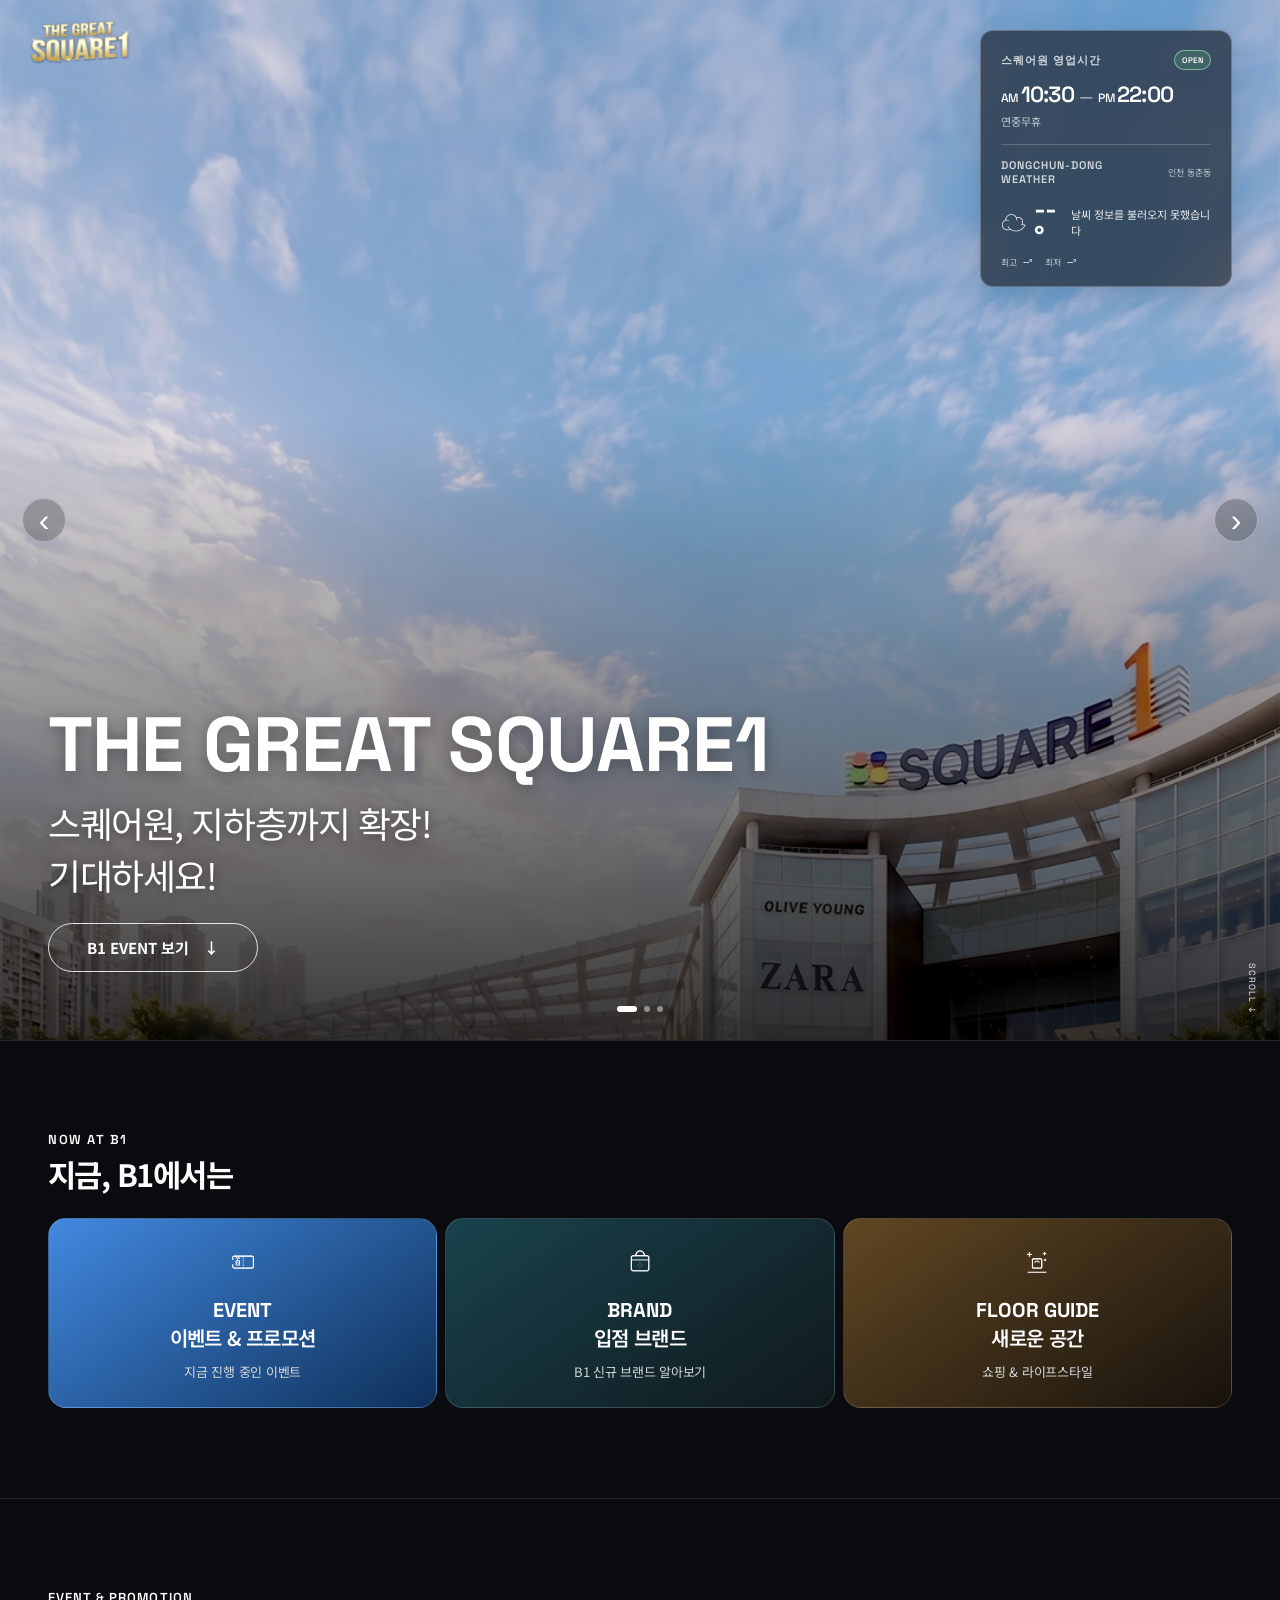
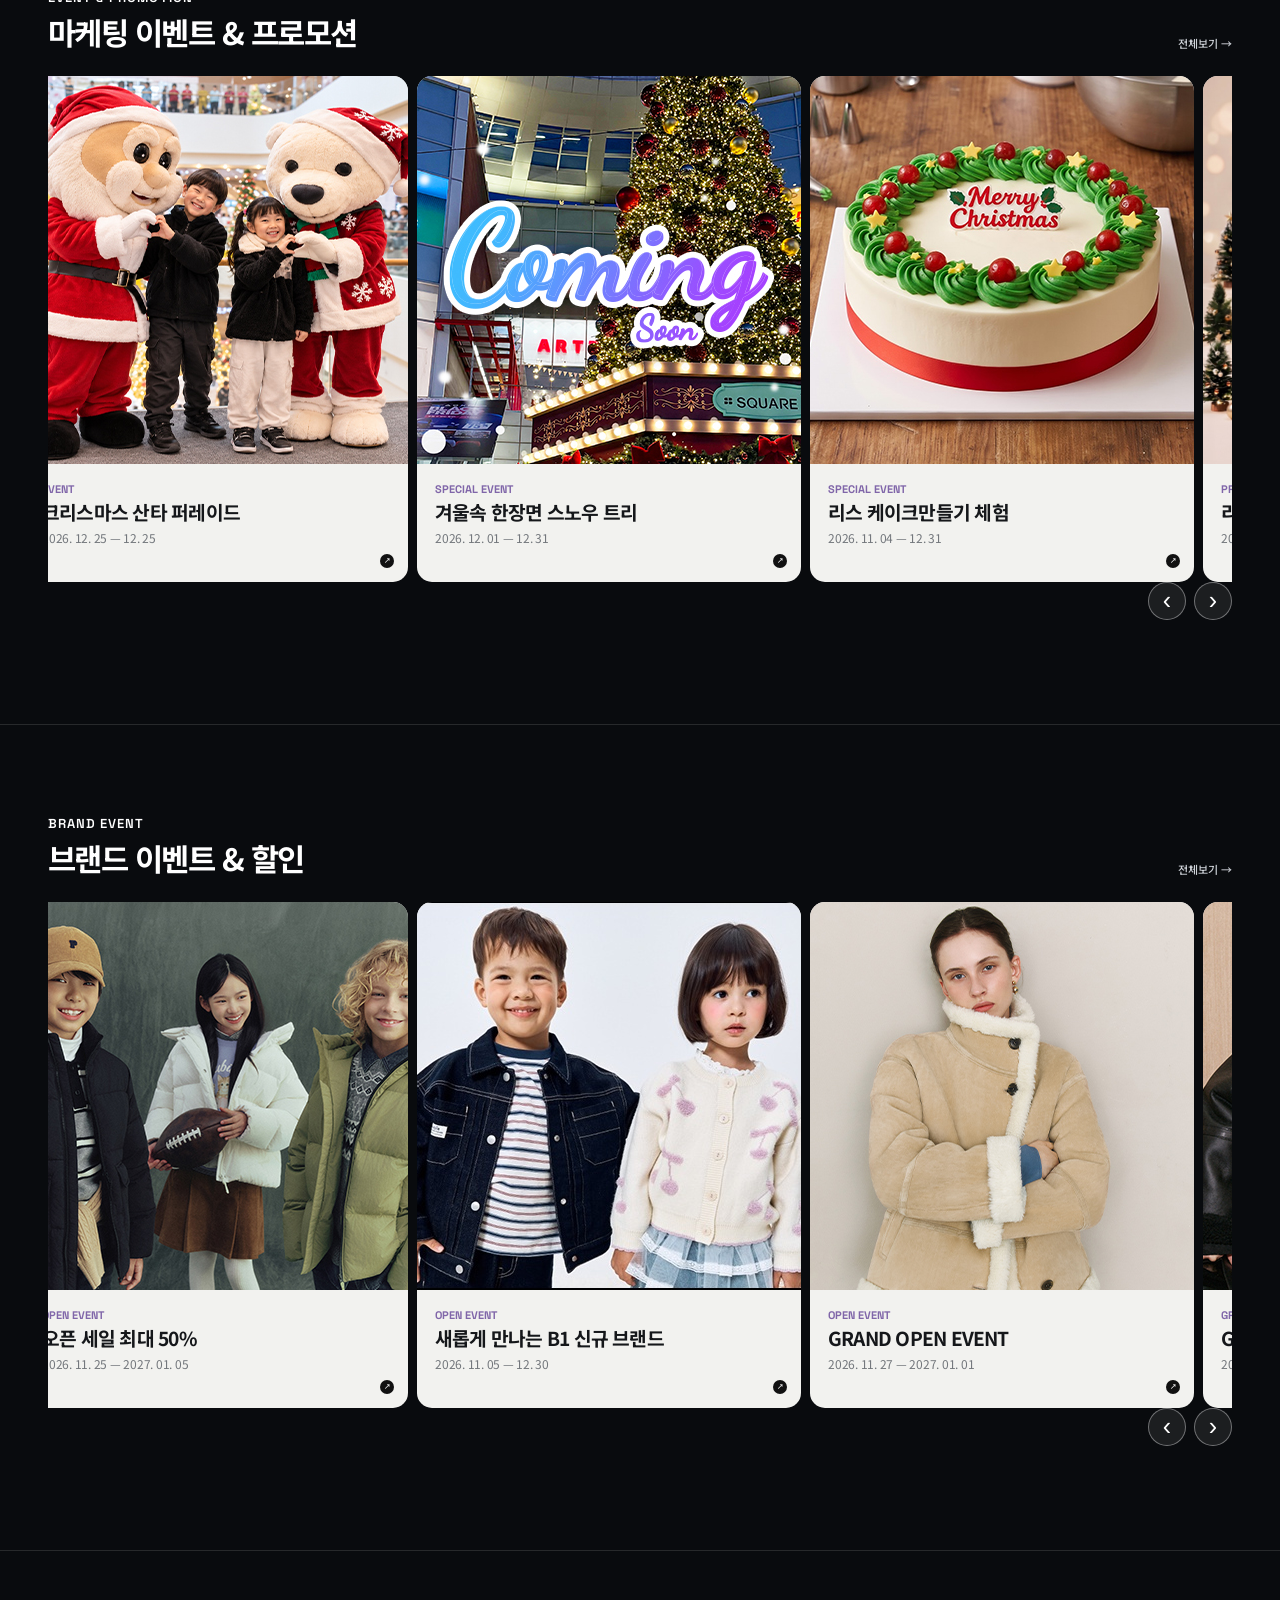
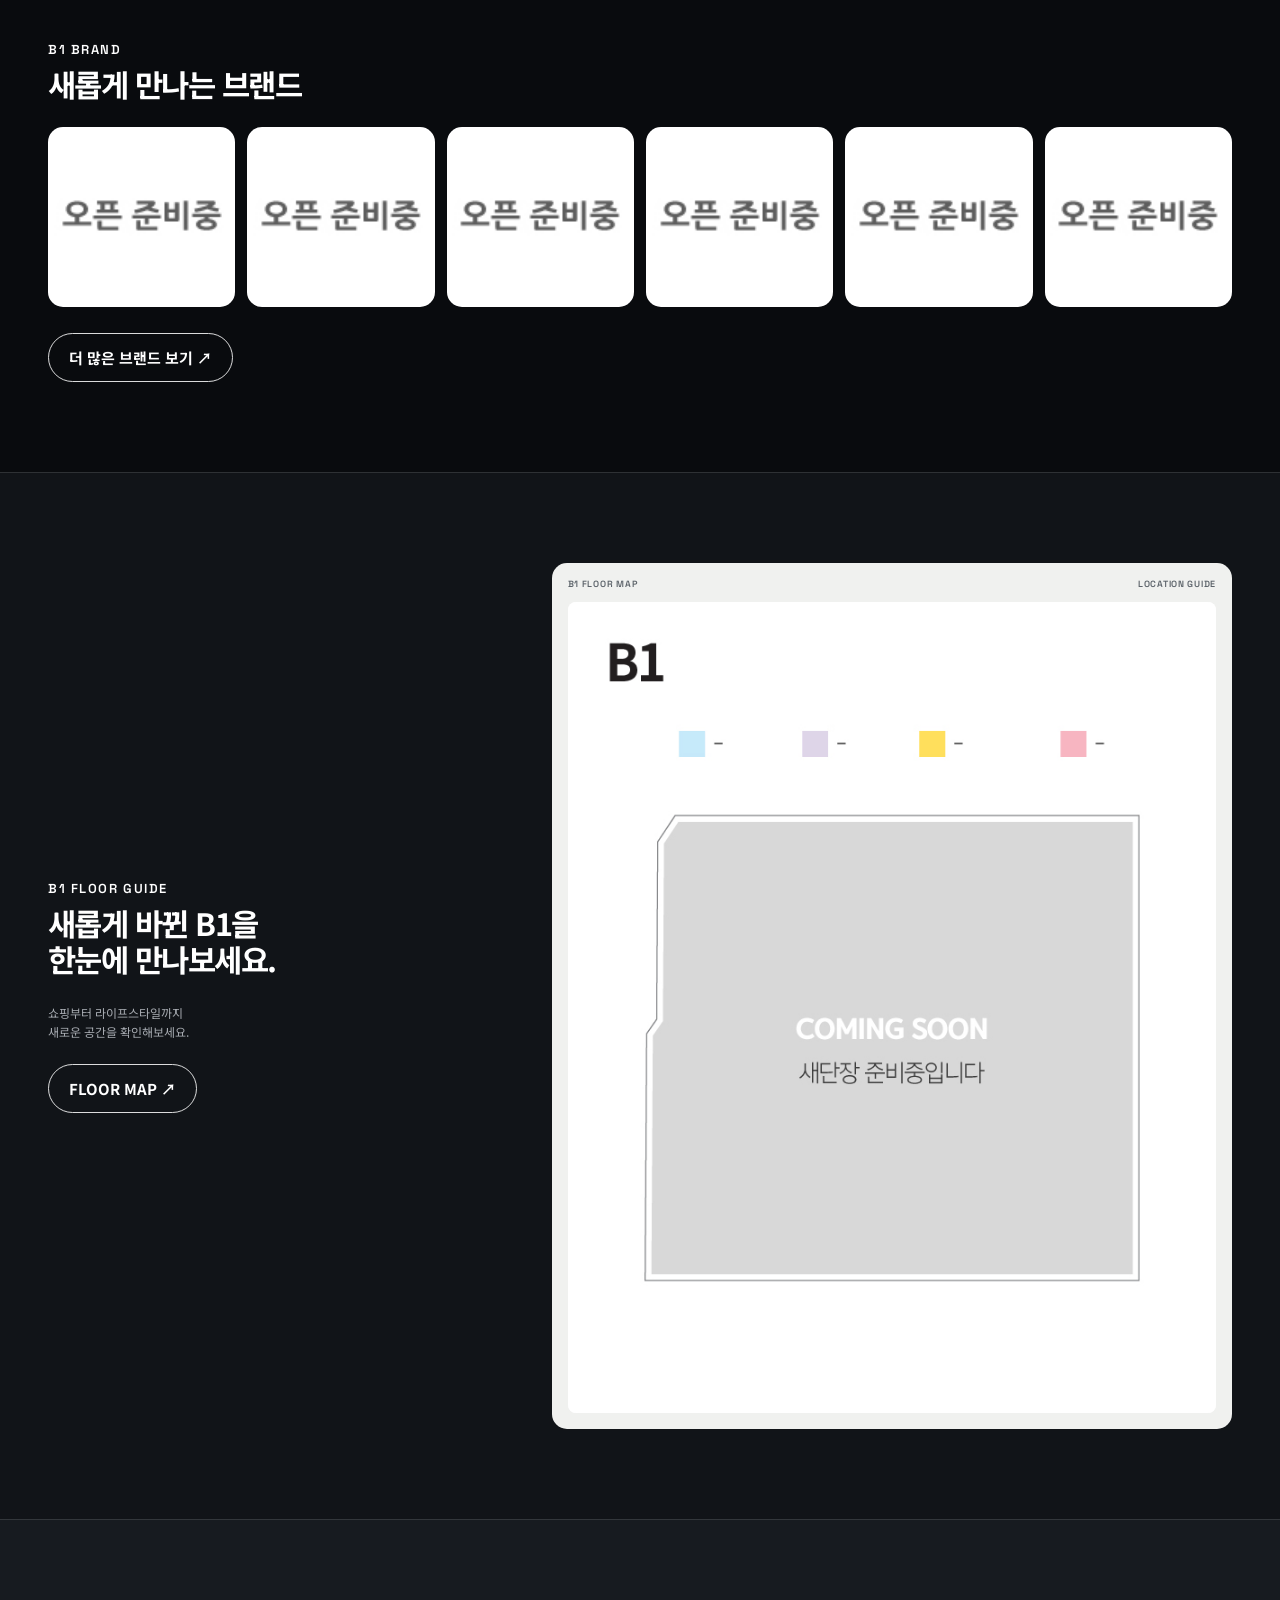
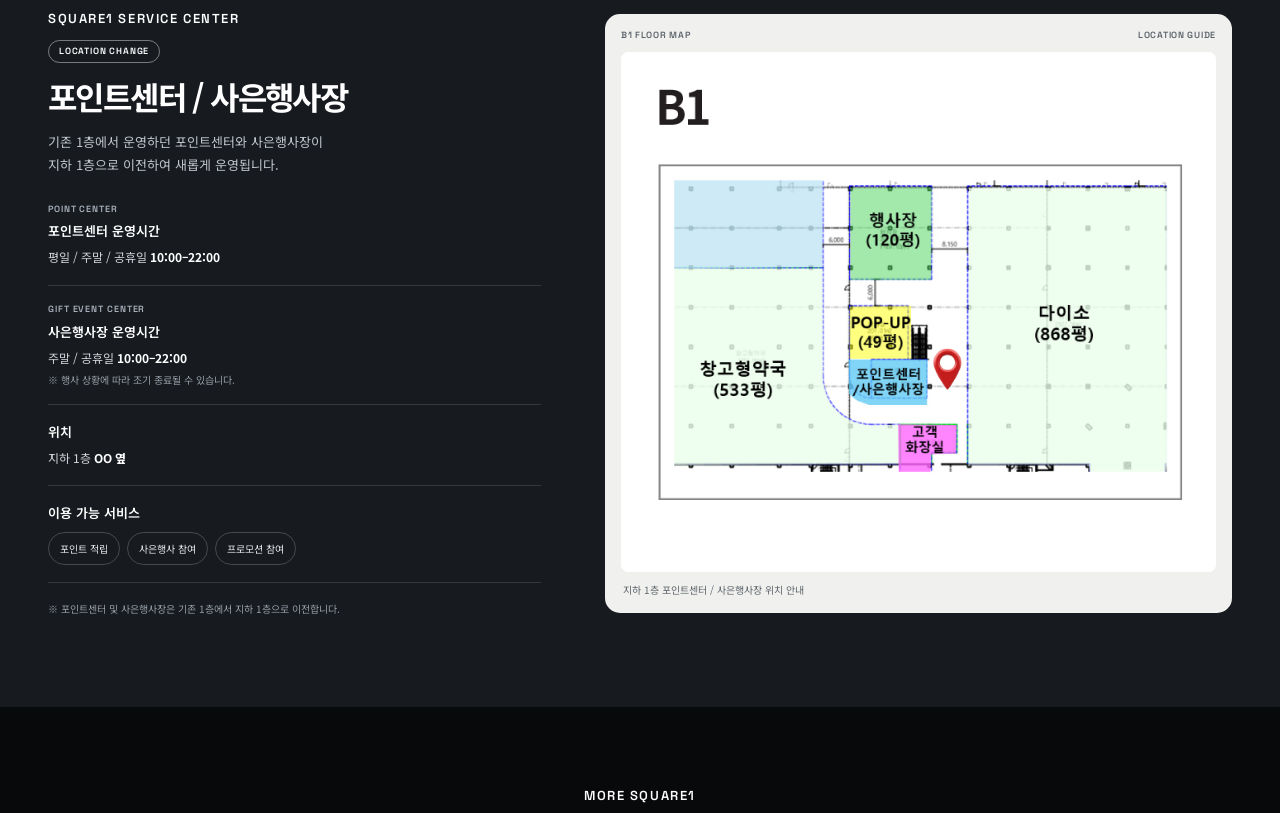
==== commit f105acb6: "Add files via upload" ====
--- a/index.html
+++ b/index.html
@@ -98,17 +98,16 @@
   <div><p class="eyebrow">B1 FLOOR GUIDE</p><h2>새롭게 바뀐 B1을<br>한눈에 만나보세요.</h2><p class="desc">쇼핑부터 라이프스타일까지<br>새로운 공간을 확인해보세요.</p><a class="outline-btn" href="https://www.square1.co.kr/store/floor.php?Category=B1" target="_blank" rel="noopener noreferrer">
   FLOOR MAP ↗
 </a></div>
-<div class="floor-map" id="floor-map">
+<div class="service-center-map floor-map-frame">
+  <div class="service-map-heading">
+    <span>B1 FLOOR MAP</span>
+    <span>LOCATION GUIDE</span>
+  </div>
   <picture>
-    <source
-      media="(max-width: 767px)"
-      srcset="images/floor-map-mobile.jpg"
-    >
-    <img
-      src="images/floor-map-pc.jpg"
-      alt="B1 FLOOR MAP"
-    >
+    <source media="(max-width: 767px)" srcset="images/floor-map-mobile.jpg">
+    <img src="images/floor-map-pc.jpg" alt="스퀘어원 지하 1층 안내 도면">
   </picture>
+</div>
 </div>
 </section>
 
@@ -155,10 +154,15 @@
       <span>B1 FLOOR MAP</span>
       <span>LOCATION GUIDE</span>
     </div>
-    <picture>
-      <source media="(max-width: 767px)" srcset="images/floor-map-mobile.jpg">
-      <img src="images/floor-map-pc.jpg" alt="스퀘어원 지하 1층 안내 도면">
-    </picture>
+ <picture>
+  <!-- 모바일 이미지 -->
+  <source media="(max-width: 767px)"
+          srcset="images/service-map-mobile.jpg">
+
+  <!-- PC 이미지 -->
+  <img src="images/service-map-pc.jpg"
+       alt="포인트센터 및 사은행사장 안내">
+</picture>
     <p class="service-map-caption">지하 1층 포인트센터 / 사은행사장 위치 안내</p>
   </div>
 </section>
